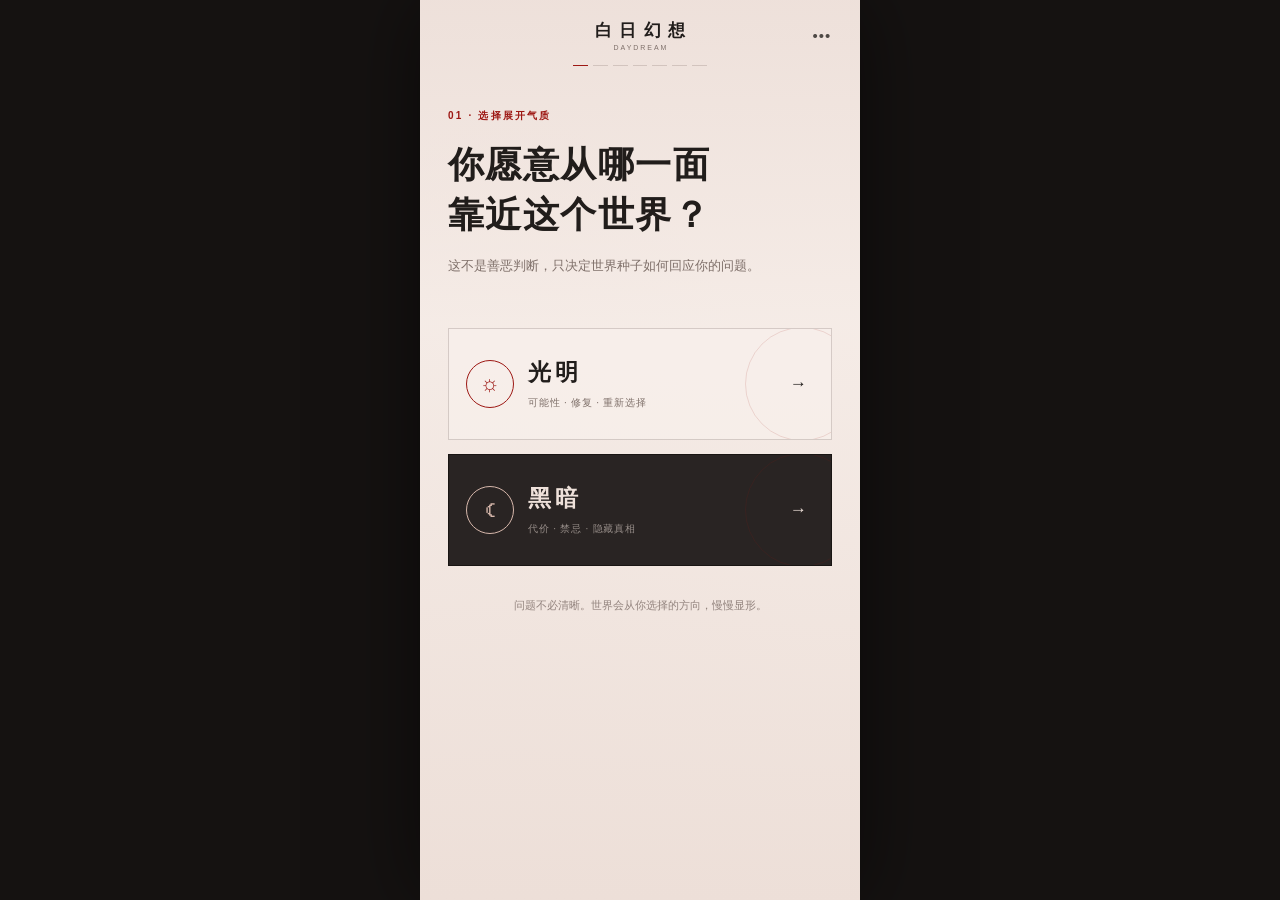
==== index.html @ 5485617b "Initial standalone release of Daydream" ====
<!doctype html>
<html lang="zh-CN">
<head>
  <meta charset="UTF-8">
  <meta name="viewport" content="width=device-width,initial-scale=1,maximum-scale=1,user-scalable=no,viewport-fit=cover">
  <meta name="theme-color" content="#1c1817">
  <meta name="description" content="从一个尚未说清的问题出发，与 AI 共同构建只属于你的塔罗世界。">
  <title>白日幻想 · 单人塔罗世界构建</title>
  <link rel="stylesheet" href="styles.css">
</head>
<body>
  <main id="app" class="app-shell" aria-live="polite"></main>
  <div id="toast" class="toast" role="status" aria-live="polite"></div>

  <script src="themes.js" defer></script>
  <script src="ai-service.js" defer></script>
  <script src="app.js" defer></script>
</body>
</html>
---- styles.css ----
:root {
  color-scheme: light;
  --paper: #eee1db;
  --paper-light: #f6eee9;
  --paper-deep: #d7c1b7;
  --ink: #211d1b;
  --muted: #7f706a;
  --red: #9d1814;
  --red-dark: #68120f;
  --line: rgba(66, 45, 39, .18);
  --serif: "Songti SC", "STSong", "SimSun", serif;
  --sans: "SF Pro Text", -apple-system, BlinkMacSystemFont, "PingFang SC", "Microsoft YaHei", sans-serif;
  font-family: var(--sans);
}

* {
  box-sizing: border-box;
  margin: 0;
  padding: 0;
}

html,
body {
  width: 100%;
  height: 100%;
  overflow: hidden;
  background: #151211;
  -webkit-font-smoothing: antialiased;
  -webkit-tap-highlight-color: transparent;
}

button,
textarea {
  font: inherit;
}

button {
  border: 0;
  color: inherit;
  background: none;
  cursor: pointer;
}

button:disabled {
  cursor: default;
  opacity: .42;
}

textarea {
  resize: none;
}

.app-shell {
  position: relative;
  width: min(100%, 440px);
  height: 100dvh;
  min-height: 620px;
  margin: 0 auto;
  overflow: hidden;
  background: var(--paper);
  box-shadow: 0 0 80px rgba(0, 0, 0, .5);
}

.onboarding,
.world-workspace {
  position: relative;
  width: 100%;
  height: 100%;
  overflow: hidden;
  color: var(--ink);
  background-color: var(--paper);
}

/* Paper texture overlay — CSS-only, no external image */
.onboarding::before,
.world-workspace::before {
  position: absolute;
  inset: 0;
  z-index: 0;
  content: "";
  background:
    linear-gradient(180deg, rgba(236, 220, 213, .12), rgba(246, 237, 232, .88) 36%, rgba(237, 223, 216, .98)),
    radial-gradient(ellipse at 20% 80%, rgba(215, 193, 183, .25), transparent 60%),
    radial-gradient(ellipse at 80% 20%, rgba(238, 225, 219, .2), transparent 50%);
  pointer-events: none;
}

.tone-dark::before {
  background:
    linear-gradient(180deg, rgba(20, 16, 15, .18), rgba(235, 218, 210, .83) 34%, rgba(233, 218, 210, .98)),
    radial-gradient(ellipse at 20% 80%, rgba(180, 150, 140, .2), transparent 60%),
    radial-gradient(ellipse at 80% 20%, rgba(200, 175, 165, .15), transparent 50%);
  filter: saturate(.78) contrast(1.08);
}

.onboarding-header {
  position: relative;
  z-index: 2;
  height: calc(64px + env(safe-area-inset-top));
  padding: calc(14px + env(safe-area-inset-top)) 18px 8px;
  display: grid;
  grid-template-columns: 40px 1fr 40px;
  align-items: center;
}

.icon-button {
  width: 40px;
  height: 40px;
  display: grid;
  place-items: center;
  border-radius: 50%;
  color: rgba(33, 29, 27, .78);
  font-size: 15px;
  letter-spacing: 1px;
}

.back-button {
  font-family: var(--serif);
  font-size: 38px;
  font-weight: 300;
  line-height: 1;
}

.brand {
  display: flex;
  flex-direction: column;
  align-items: center;
  -webkit-tap-highlight-color: transparent;
}

.brand:active {
  opacity: .55;
}

.brand span {
  font-family: var(--serif);
  font-size: 17px;
  font-weight: 700;
  letter-spacing: .42em;
  text-indent: .42em;
}

.brand small {
  margin-top: 2px;
  color: var(--muted);
  font-size: 7px;
  letter-spacing: .28em;
  text-indent: .28em;
}

.progress {
  position: relative;
  z-index: 2;
  width: 134px;
  height: 2px;
  margin: 1px auto 0;
  display: grid;
  grid-template-columns: repeat(7, 1fr);
  gap: 5px;
}

.progress span {
  height: 1px;
  background: rgba(80, 59, 51, .18);
}

.progress span.active {
  background: var(--red);
}

.onboarding-content {
  position: relative;
  z-index: 1;
  height: calc(100% - 70px - env(safe-area-inset-top));
  padding: 42px 28px 30px;
  overflow: auto;
  scrollbar-width: none;
}

.onboarding-content.wide {
  padding-right: 20px;
  padding-left: 20px;
}

.onboarding-content::-webkit-scrollbar,
.manuscript-scroll::-webkit-scrollbar,
.archive-scroll::-webkit-scrollbar {
  display: none;
}

.restore-note {
  width: 100%;
  margin: -26px 0 22px;
  padding: 10px 14px;
  display: flex;
  align-items: center;
  justify-content: space-between;
  border: 1px solid rgba(157, 24, 20, .2);
  color: #5f4c46;
  background: rgba(247, 238, 233, .72);
  font-size: 11px;
}

.restore-note span {
  color: var(--red);
}

.step-heading {
  position: relative;
}

.step-heading.center {
  text-align: center;
}

.eyebrow {
  display: block;
  margin-bottom: 18px;
  color: var(--red);
  font-size: 10px;
  font-weight: 650;
  letter-spacing: .22em;
}

.step-heading h1 {
  max-width: 355px;
  font-family: var(--serif);
  font-size: clamp(28px, 8vw, 36px);
  font-weight: 600;
  line-height: 1.38;
  letter-spacing: .04em;
}

.step-heading p {
  max-width: 330px;
  margin-top: 14px;
  color: var(--muted);
  font-family: var(--serif);
  font-size: 13px;
  line-height: 1.8;
}

.step-heading.center p {
  margin-right: auto;
  margin-left: auto;
}

.step-heading.compact h1 {
  font-size: clamp(26px, 7.5vw, 33px);
}

/* ====== Tone Selection ====== */
.tone-choices {
  margin-top: 50px;
  display: grid;
  gap: 14px;
}

.tone-card {
  position: relative;
  min-height: 112px;
  padding: 20px 17px;
  display: grid;
  grid-template-columns: 62px 1fr 24px;
  align-items: center;
  overflow: hidden;
  text-align: left;
  border: 1px solid rgba(58, 40, 34, .18);
  background: rgba(248, 240, 236, .72);
  transition: transform .2s ease, border-color .2s ease;
}

.tone-card::after {
  position: absolute;
  right: -28px;
  width: 112px;
  height: 112px;
  border: 1px solid rgba(157, 24, 20, .13);
  border-radius: 50%;
  content: "";
}

.tone-card:active {
  transform: scale(.985);
  border-color: rgba(157, 24, 20, .55);
}

.tone-card.dark {
  color: #eee1da;
  border-color: rgba(19, 15, 14, .7);
  background: rgba(24, 20, 19, .92);
}

.tone-sigil {
  width: 48px;
  height: 48px;
  display: grid;
  place-items: center;
  border: 1px solid currentColor;
  border-radius: 50%;
  color: var(--red);
  font-family: var(--serif);
  font-size: 22px;
}

.tone-card.dark .tone-sigil {
  color: #d6b7ab;
}

.tone-copy {
  display: flex;
  flex-direction: column;
}

.tone-copy strong {
  font-family: var(--serif);
  font-size: 23px;
  letter-spacing: .16em;
}

.tone-copy small {
  margin-top: 8px;
  color: var(--muted);
  font-size: 10px;
  letter-spacing: .08em;
}

.tone-card.dark .tone-copy small {
  color: rgba(239, 225, 218, .55);
}

.choice-arrow {
  position: relative;
  z-index: 1;
  font-size: 17px;
}

.whisper {
  margin: 30px auto 0;
  color: rgba(73, 56, 50, .56);
  font-family: var(--serif);
  font-size: 11px;
  line-height: 1.8;
  text-align: center;
}

/* ====== Base World Selection ====== */
.base-grid {
  margin-top: 28px;
  display: grid;
  grid-template-columns: 1fr 1fr;
  gap: 10px;
}

.base-card {
  min-height: 170px;
  padding: 15px 14px;
  display: flex;
  flex-direction: column;
  align-items: flex-start;
  border: 1px solid rgba(57, 40, 34, .17);
  background: rgba(247, 238, 233, .74);
  text-align: left;
  transition: transform .18s ease, color .18s ease, background .18s ease;
}

.base-card:active {
  transform: scale(.98);
  color: var(--paper-light);
  background: var(--ink);
}

.base-mark {
  width: 38px;
  height: 38px;
  margin-bottom: 15px;
  display: grid;
  place-items: center;
  border: 1px solid rgba(157, 24, 20, .36);
  border-radius: 50%;
  color: var(--red);
  font-family: var(--serif);
  font-size: 14px;
}

.base-card strong {
  font-family: var(--serif);
  font-size: 17px;
  letter-spacing: .08em;
}

.base-card > small {
  margin-top: 7px;
  color: var(--muted);
  font-family: var(--serif);
  font-size: 10px;
  line-height: 1.5;
}

.hint-row {
  width: 100%;
  margin-top: auto;
  padding-top: 13px;
  display: flex;
  gap: 5px;
  border-top: 1px solid var(--line);
}

.hint-row i {
  color: #806f68;
  font-size: 8px;
  font-style: normal;
  letter-spacing: .06em;
}

/* ====== Tarot Card Spread — CSS-only cards ====== */
.tarot-spread {
  position: relative;
  width: 100%;
  height: 274px;
  margin: 24px auto 0;
}

.theme-card {
  position: absolute;
  top: 14px;
  width: 82px;
  height: 160px;
  overflow: hidden;
  transform-origin: 50% 120%;
  filter: drop-shadow(0 5px 4px rgba(38, 21, 17, .28));
  transition: transform .22s ease, filter .22s ease;
  /* CSS-only tarot card back */
  background:
    repeating-linear-gradient(
      0deg,
      transparent,
      transparent 3px,
      rgba(157, 24, 20, .06) 3px,
      rgba(157, 24, 20, .06) 4px
    ),
    linear-gradient(180deg, #1a1210 0%, #0d0908 35%, #1a1412 65%, #0a0706 100%);
  border: 1px solid rgba(157, 24, 20, .35);
  border-radius: 3px;
}

/* Inner decorative frame */
.theme-card::before {
  position: absolute;
  inset: 5px;
  z-index: 0;
  border: 1px solid rgba(157, 24, 20, .18);
  border-radius: 1px;
  content: "";
  pointer-events: none;
}

/* Center diamond ornament */
.theme-card::after {
  position: absolute;
  top: 50%;
  left: 50%;
  z-index: 0;
  width: 18px;
  height: 18px;
  transform: translate(-50%, -50%) rotate(45deg);
  border: 1px solid rgba(157, 24, 20, .22);
  content: "";
  pointer-events: none;
}

.theme-card:nth-child(1) {
  left: calc(50% - 178px);
  transform: rotate(-15deg) translateY(34px);
}

.theme-card:nth-child(2) {
  left: calc(50% - 111px);
  transform: rotate(-8deg) translateY(13px);
}

.theme-card:nth-child(3) {
  left: calc(50% - 41px);
}

.theme-card:nth-child(4) {
  left: calc(50% + 29px);
  transform: rotate(8deg) translateY(13px);
}

.theme-card:nth-child(5) {
  left: calc(50% + 96px);
  transform: rotate(15deg) translateY(34px);
}

.theme-card:active {
  filter: drop-shadow(0 10px 7px rgba(100, 14, 10, .35));
}

.theme-card:nth-child(1):active {
  transform: rotate(-15deg) translateY(22px);
}

.theme-card:nth-child(2):active {
  transform: rotate(-8deg) translateY(1px);
}

.theme-card:nth-child(3):active {
  transform: translateY(-12px);
}

.theme-card:nth-child(4):active {
  transform: rotate(8deg) translateY(1px);
}

.theme-card:nth-child(5):active {
  transform: rotate(15deg) translateY(22px);
}

.card-veil {
  position: absolute;
  inset: 0;
  z-index: 1;
  background: linear-gradient(180deg, rgba(3, 3, 3, .05), rgba(0, 0, 0, .48) 55%, rgba(4, 3, 3, .92));
  pointer-events: none;
}

.theme-index,
.theme-card strong {
  position: absolute;
  z-index: 2;
  left: 0;
  width: 100%;
  color: #eadad3;
  text-align: center;
  pointer-events: none;
}

.theme-index {
  top: 12px;
  font-size: 7px;
  letter-spacing: .16em;
}

.theme-card strong {
  bottom: 19px;
  font-family: var(--serif);
  font-size: 17px;
  font-weight: 500;
  letter-spacing: .1em;
  text-shadow: 0 1px 8px #000;
}

.spread-actions {
  margin-top: -52px;
  text-align: center;
}

.text-button {
  padding: 10px 14px;
  color: #695750;
  font-size: 11px;
  letter-spacing: .08em;
}

.text-button span {
  margin-right: 4px;
  color: var(--red);
  font-size: 16px;
}

/* ====== Expression Step ====== */
.expression-heading {
  margin-top: -6px;
}

.chosen-theme {
  position: relative;
  width: 98px;
  height: 98px;
  margin: 0 auto 24px;
  display: flex;
  flex-direction: column;
  align-items: center;
  justify-content: center;
  border: 1px solid rgba(157, 24, 20, .36);
  border-radius: 50%;
  background: rgba(245, 235, 230, .72);
}

.chosen-theme::after {
  position: absolute;
  inset: 6px;
  border: 1px solid rgba(157, 24, 20, .12);
  border-radius: 50%;
  content: "";
}

.chosen-theme span {
  color: var(--muted);
  font-size: 8px;
  letter-spacing: .12em;
}

.chosen-theme strong {
  margin-top: 5px;
  color: var(--red);
  font-family: var(--serif);
  font-size: 25px;
  letter-spacing: .14em;
  text-indent: .14em;
}

.expression-heading h1 {
  font-size: clamp(23px, 6.4vw, 29px);
}

.ritual-form {
  margin-top: 26px;
}

/* CSS-only ornate textarea — replaced url("textbox.png") */
.ornate-textarea {
  position: relative;
  min-height: 132px;
  border: 1px solid rgba(58, 40, 34, .2);
  background:
    linear-gradient(180deg, rgba(247, 238, 233, .4), rgba(239, 226, 219, .5));
  box-shadow: inset 0 1px 4px rgba(0, 0, 0, .04);
}

.ornate-textarea::before {
  position: absolute;
  inset: 3px;
  border: 1px solid rgba(157, 24, 20, .12);
  content: "";
  pointer-events: none;
}

.ornate-textarea textarea {
  position: relative;
  z-index: 1;
  width: 100%;
  height: 132px;
  padding: 27px 29px;
  border: 0;
  outline: 0;
  color: #312825;
  background: transparent;
  font-family: var(--serif);
  font-size: 14px;
  line-height: 1.8;
}

.ornate-textarea textarea::placeholder {
  color: rgba(69, 50, 44, .36);
}

.char-count {
  margin: 3px 14px 0 0;
  color: rgba(75, 58, 51, .42);
  font-size: 9px;
  text-align: right;
}

/* CSS-only seal button — replaced <img src="button.png"> */
.seal-cta {
  min-width: 156px;
  height: 58px;
  margin: 14px auto 0;
  padding: 6px 8px 6px 24px;
  display: flex;
  align-items: center;
  justify-content: center;
  gap: 9px;
  color: #eee0da;
  background: #251f1d;
  font-family: var(--serif);
  font-size: 13px;
  letter-spacing: .12em;
  transition: background .18s ease;
}

.seal-cta:active {
  background: #1a1514;
}

.seal-cta::after {
  content: "→";
  width: 36px;
  height: 36px;
  display: grid;
  place-items: center;
  border: 1px solid rgba(241, 228, 222, .32);
  border-radius: 50%;
  font-size: 15px;
}

.expression-quote {
  max-width: 330px;
  margin: 0 auto 20px;
  padding: 11px 18px;
  overflow: hidden;
  border-top: 1px solid var(--line);
  border-bottom: 1px solid var(--line);
  color: #66544e;
  font-family: var(--serif);
  font-size: 12px;
  line-height: 1.6;
  text-overflow: ellipsis;
  white-space: nowrap;
}

/* ====== Secondary Theme Orbit ====== */
.word-orbit {
  position: relative;
  width: 330px;
  height: 340px;
  margin: 14px auto 0;
}

.word-orbit::before,
.word-orbit::after {
  position: absolute;
  top: 54px;
  left: 65px;
  width: 198px;
  height: 198px;
  border: 1px solid rgba(157, 24, 20, .14);
  border-radius: 50%;
  content: "";
}

.word-orbit::after {
  top: 81px;
  left: 92px;
  width: 144px;
  height: 144px;
}

.word-choice {
  position: absolute;
  z-index: 1;
  width: 104px;
  height: 104px;
  display: flex;
  flex-direction: column;
  align-items: center;
  justify-content: center;
  border: 1px solid rgba(49, 35, 31, .22);
  border-radius: 50%;
  background: rgba(246, 237, 232, .92);
  transition: transform .18s ease, color .18s ease, background .18s ease;
}

.word-choice:active {
  transform: scale(.94);
  color: #f3e8e3;
  background: #241e1c;
}

.word-choice span {
  font-family: var(--serif);
  font-size: 16px;
  letter-spacing: .08em;
}

.word-choice small {
  margin-top: 7px;
  color: var(--red);
  font-size: 7px;
  letter-spacing: .15em;
}

.word-1 { top: 0; left: 113px; }
.word-2 { top: 78px; left: 0; }
.word-3 { top: 78px; right: 0; }
.word-4 { top: 204px; left: 37px; }
.word-5 { top: 204px; right: 37px; }

/* ====== World Seed ====== */
.seed-heading {
  margin-top: -14px;
}

.seed-heading h1 {
  font-size: 25px;
}

.seed-meta {
  margin-top: 14px;
  display: flex;
  justify-content: center;
  gap: 8px;
  color: #695751;
  font-size: 9px;
  letter-spacing: .08em;
}

.seed-meta i {
  color: rgba(157, 24, 20, .5);
  font-style: normal;
}

.seed-card {
  position: relative;
  margin: 24px auto 0;
  padding: 24px 24px 18px;
  border: 1px solid rgba(65, 44, 38, .24);
  background:
    linear-gradient(rgba(247, 239, 235, .84), rgba(239, 226, 219, .9)),
    radial-gradient(ellipse at 50% 60%, rgba(215, 193, 183, .2), transparent 70%);
  box-shadow: 0 14px 35px rgba(48, 27, 21, .12);
}

.seed-card::before,
.seed-card::after {
  position: absolute;
  width: 20px;
  height: 20px;
  content: "";
}

.seed-card::before {
  top: 7px;
  left: 7px;
  border-top: 1px solid var(--red);
  border-left: 1px solid var(--red);
}

.seed-card::after {
  right: 7px;
  bottom: 7px;
  border-right: 1px solid var(--red);
  border-bottom: 1px solid var(--red);
}

.seed-number {
  display: block;
  color: var(--red);
  font-size: 8px;
  letter-spacing: .2em;
}

.seed-card h2 {
  margin-top: 13px;
  font-family: var(--serif);
  font-size: 23px;
  font-weight: 600;
  letter-spacing: .1em;
  text-align: center;
}

.seed-divider {
  position: relative;
  width: 100%;
  height: 24px;
  margin: 7px 0;
  display: flex;
  align-items: center;
  justify-content: center;
  color: var(--red);
  font-size: 9px;
}

.seed-divider::before,
.seed-divider::after {
  width: 30%;
  height: 1px;
  margin: 0 10px;
  background: var(--line);
  content: "";
}

.seed-card > p {
  color: #352c29;
  font-family: var(--serif);
  font-size: 13px;
  line-height: 2.02;
  text-align: justify;
  letter-spacing: .035em;
  white-space: pre-line;
}

.seed-card footer {
  margin-top: 14px;
  padding-top: 11px;
  border-top: 1px solid var(--line);
  color: rgba(79, 60, 54, .54);
  font-size: 8px;
  letter-spacing: .15em;
  text-align: center;
}

.seed-actions {
  margin-top: 17px;
  text-align: center;
}

.seed-nav {
  display: flex;
  align-items: center;
  justify-content: center;
  gap: 14px;
  margin-top: 4px;
  margin-bottom: -6px;
}

.seed-nav button {
  width: 32px;
  height: 32px;
  display: grid;
  place-items: center;
  border: 1px solid rgba(57, 40, 34, .2);
  border-radius: 50%;
  color: var(--ink);
  font-family: var(--serif);
  font-size: 16px;
  transition: background .15s;
}

.seed-nav button:active:not(:disabled) {
  background: rgba(33, 29, 27, .06);
}

.seed-nav button:disabled {
  opacity: .25;
}

.seed-nav span {
  color: var(--muted);
  font-size: 10px;
  letter-spacing: .08em;
}

.seed-exhausted {
  margin: 0 0 4px;
  padding: 16px 20px;
  border: 1px solid rgba(157, 24, 20, .22);
  color: var(--red);
  font-family: var(--serif);
  font-size: 13px;
  line-height: 1.9;
  text-align: center;
}

/* ---- 逐条揭示面板 + 引导按钮 ---- */
.guide-button {
  width: 34px;
  height: 34px;
  display: grid;
  place-items: center;
  flex-shrink: 0;
  border: 1px solid rgba(157, 24, 20, .28);
  border-radius: 50%;
  color: var(--red);
  background: rgba(247, 238, 233, .7);
  font-size: 11px;
  font-weight: 600;
  letter-spacing: .05em;
  transition: border-color .2s ease, background .2s ease;
}

.guide-button:active {
  border-color: rgba(157, 24, 20, .55);
  background: rgba(247, 232, 225, .9);
}

.guide-button.all-revealed {
  border-color: rgba(57, 40, 34, .12);
  color: var(--muted);
  background: rgba(246, 240, 233, .4);
}

.guide-button:disabled {
  opacity: .5;
  cursor: default;
}

.composer-spacer {
  width: 34px;
  height: 34px;
  flex-shrink: 0;
}

.enter-world {
  width: 100%;
  min-height: 64px;
  margin: 14px 0 18px;
  padding: 9px 20px;
  display: flex;
  align-items: center;
  justify-content: space-between;
  color: #f1e4de;
  background: #231e1c;
  text-align: left;
  transition: background .18s ease;
}

.enter-world:active {
  background: #171312;
}

.enter-world span {
  display: flex;
  flex-direction: column;
  font-family: var(--serif);
  font-size: 15px;
  letter-spacing: .13em;
}

.enter-world small {
  margin-bottom: 4px;
  color: rgba(241, 228, 222, .48);
  font-family: var(--sans);
  font-size: 8px;
  letter-spacing: .12em;
}

.enter-world b {
  width: 36px;
  height: 36px;
  display: grid;
  place-items: center;
  border: 1px solid rgba(241, 228, 222, .32);
  border-radius: 50%;
  font-weight: 400;
}

/* ====== Loading / Summoning ====== */
.summoning {
  height: 70%;
  display: flex;
  flex-direction: column;
  align-items: center;
  justify-content: center;
  text-align: center;
}

.summoning-ring {
  position: relative;
  width: 112px;
  height: 112px;
  margin-bottom: 30px;
  border: 1px solid rgba(157, 24, 20, .22);
  border-radius: 50%;
  animation: summon 5s linear infinite;
}

.summoning-ring::before,
.summoning-ring::after {
  position: absolute;
  border: 1px solid rgba(157, 24, 20, .18);
  border-radius: 50%;
  content: "";
}

.summoning-ring::before { inset: 13px; }
.summoning-ring::after { inset: 31px; background: var(--red); }

.summoning-ring span {
  position: absolute;
  top: -4px;
  left: 50%;
  width: 8px;
  height: 8px;
  border-radius: 50%;
  background: var(--red);
}

.summoning h1 {
  font-family: var(--serif);
  font-size: 24px;
  font-weight: 500;
  letter-spacing: .08em;
}

.summoning p {
  margin-top: 10px;
  color: var(--muted);
  font-family: var(--serif);
  font-size: 11px;
}

@keyframes summon {
  to { transform: rotate(360deg); }
}

/* ====== Seed Word Meditation (散落文字) ====== */
.chakra-meditation {
  height: 75%;
  display: flex;
  flex-direction: column;
  align-items: center;
  justify-content: center;
  text-align: center;
}

.chakra-title {
  font-family: var(--serif);
  font-size: 22px;
  font-weight: 500;
  letter-spacing: .08em;
  color: var(--ink);
}

.chakra-stage {
  position: relative;
  width: 220px;
  height: 220px;
  margin: 28px auto 0;
  cursor: pointer;
  -webkit-tap-highlight-color: transparent;
  user-select: none;
}

/* Full-screen scatter area */
.seed-stage {
  width: 100%;
  height: 52vh;
  max-height: 400px;
  margin: 18px auto 0;
  overflow: hidden;
}

/* ---- Floating seed words ---- */
.seed-word {
  --x: 50%;
  --y: 50%;
  --sz: 0.95;
  --dur: 2500ms;
  --scale: 0.35;
  --opacity: 0.14;
  position: absolute;
  left: var(--x);
  top: var(--y);
  transform: translate(-50%, -50%) scale(var(--scale));
  font-family: var(--serif);
  font-size: calc(var(--sz) * 28px);
  font-weight: 500;
  letter-spacing: .1em;
  color: rgba(33, 29, 27, var(--opacity));
  white-space: nowrap;
  pointer-events: none;
  transition: none;
}

/* Peak window: glow to hint tappable */
.seed-word.peak {
  color: rgba(157, 24, 20, var(--opacity));
  text-shadow: 0 0 10px rgba(157, 24, 20, .35);
}

/* Ignited: locked at uniform size with rich glow */
.seed-word.ignited {
  --scale: 1 !important;
  --opacity: 1;
  font-size: 26px !important;
  color: var(--red);
  text-shadow: 0 0 8px rgba(195, 40, 25, .45), 0 0 18px rgba(170, 35, 20, .25);
}

/* Ignited flash animation */
@keyframes seed-flash {
  0%   { text-shadow: 0 0 0px rgba(255, 180, 120, 0), 0 0 0px rgba(200, 50, 30, 0); }
  30%  { text-shadow: 0 0 22px rgba(255, 180, 120, .9), 0 0 42px rgba(200, 50, 30, .55); }
  100% { text-shadow: 0 0 8px rgba(195, 40, 25, .45), 0 0 18px rgba(170, 35, 20, .25); }
}

/* AI ready: all ignited words pulse subtly */
.chakra-stage.ai-ready .seed-word.ignited {
  animation: seed-pulse 2.2s ease-in-out infinite;
}

@keyframes seed-pulse {
  0%, 100% { text-shadow: 0 0 8px rgba(195, 40, 25, .45), 0 0 18px rgba(170, 35, 20, .25); }
  50%      { text-shadow: 0 0 14px rgba(210, 55, 35, .7), 0 0 28px rgba(180, 40, 25, .4); }
}

/* Subtitle hint */
.chakra-sub {
  margin-top: 18px;
  color: var(--muted);
  font-family: var(--serif);
  font-size: 11px;
  letter-spacing: .06em;
  min-height: 18px;
  transition: color .2s ease;
}

/* ====== Falling Words (掉落词收集) ====== */
.falling-words-wrap {
  height: 78%;
  display: flex;
  flex-direction: column;
  align-items: center;
  text-align: center;
}

.fw-title {
  font-family: var(--serif);
  font-size: 20px;
  font-weight: 500;
  letter-spacing: .08em;
  color: var(--ink);
}

.fw-sub {
  margin-top: 6px;
  color: var(--muted);
  font-family: var(--serif);
  font-size: 11px;
  letter-spacing: .06em;
  min-height: 17px;
  transition: color .25s ease;
}

.fw-stage {
  position: relative;
  width: 100%;
  flex: 1;
  min-height: 280px;
  margin: 12px 0 0;
  overflow: hidden;
  cursor: pointer;
  -webkit-tap-highlight-color: transparent;
  user-select: none;
  border-top: 1px solid rgba(157, 24, 20, .08);
  border-bottom: 1px solid rgba(157, 24, 20, .08);
}

/* Single falling word chip */
.fw-word {
  --start-x: 50%;
  --drift: 0deg;
  --fall-dur: 5.5s;
  position: absolute;
  top: -44px;
  left: var(--start-x);
  transform: translateX(-50%);
  padding: 6px 14px;
  color: var(--ink);
  font-family: var(--serif);
  font-size: 24px;
  letter-spacing: .06em;
  white-space: nowrap;
  animation: fw-fall var(--fall-dur) linear forwards;
  cursor: pointer;
}

@keyframes fw-fall {
  0%   { top: -44px; opacity: 0;   transform: translateX(-50%) rotate(0deg); }
  6%   { opacity: 1; }
  82%  { opacity: 1; }
  100% { top: 108%;  opacity: 0;   transform: translateX(-50%) rotate(var(--drift)); }
}

.fw-word.shattered {
  animation: fw-shatter .38s ease-out forwards !important;
}

@keyframes fw-shatter {
  0%   { opacity: 1; transform: translateX(-50%) scale(1); }
  40%  { opacity: .5; transform: translateX(-50%) scale(1.35); }
  100% { opacity: 0; transform: translateX(-50%) scale(.15); }
}

/* Collection area */
.fw-collect {
  display: flex;
  gap: 10px;
  justify-content: center;
  padding: 14px 0 6px;
}

.fw-slot {
  width: 60px;
  height: 30px;
  display: grid;
  place-items: center;
  border: 1px dashed rgba(157, 24, 20, .18);
  border-radius: 2px;
  color: rgba(157, 24, 20, .18);
  font-size: 10px;
  transition: all .3s ease;
}

.fw-slot.filled {
  border-style: solid;
  border-color: rgba(157, 24, 20, .42);
  color: var(--ink);
  font-family: var(--serif);
  font-size: 14px;
  letter-spacing: .08em;
}

/* ====== Word Association (词联想) ====== */
.wa-wrap {
  height: 78%;
  display: flex;
  flex-direction: column;
  align-items: center;
  justify-content: center;
  text-align: center;
}

.wa-slots {
  width: 100%;
  max-width: 320px;
  display: flex;
  flex-direction: column;
  gap: 16px;
}

.wa-slot {
  position: relative;
  display: flex;
  align-items: center;
  gap: 10px;
  padding: 14px 16px;
  border: 1px solid rgba(157,24,20,.12);
  background: rgba(248,240,235,.4);
  transition: border-color .2s ease;
}

.wa-slot:focus-within {
  border-color: rgba(157,24,20,.3);
}

.wa-anchor {
  flex-shrink: 0;
  color: var(--ink);
  font-family: var(--serif);
  font-size: 22px;
  font-weight: 600;
  letter-spacing: .1em;
  opacity: .85;
}

.wa-slot input {
  flex: 1;
  min-width: 0;
  padding: 0;
  border: 0;
  outline: 0;
  color: var(--ink);
  background: transparent;
  font-family: var(--serif);
  font-size: 17px;
  letter-spacing: .08em;
}

.wa-slot input::placeholder {
  color: rgba(127,112,106,.2);
}

.wa-done {
  min-width: 140px;
  height: 46px;
  margin-top: 24px;
  display: grid;
  place-items: center;
  border: 1px solid rgba(157,24,20,.3);
  color: var(--red);
  font-family: var(--serif);
  font-size: 13px;
  letter-spacing: .1em;
  transition: background .18s ease, color .18s ease;
}

.wa-done:active {
  background: var(--red);
  color: var(--paper-light);
}

.wa-skip {
  margin-top: 14px;
  color: var(--muted);
  font-family: var(--serif);
  font-size: 10px;
  letter-spacing: .06em;
  border: 0;
  background: none;
  cursor: pointer;
}

/* ====== Candle Guardian (烛火守护) ====== */
.candle-meditation {
  height: 78%;
  display: flex;
  flex-direction: column;
  align-items: center;
  justify-content: center;
  text-align: center;
}

.candle-title {
  font-family: var(--serif);
  font-size: 20px;
  font-weight: 500;
  letter-spacing: .08em;
  color: var(--ink);
}

.candle-stage {
  position: relative;
  width: 180px;
  height: 210px;
  margin: 24px auto 0;
  cursor: pointer;
  -webkit-tap-highlight-color: transparent;
  user-select: none;
  touch-action: none;
}

/* Ambient warmth glow behind the flame */
.candle-glow {
  position: absolute;
  bottom: 62px;
  left: 50%;
  width: 100px;
  height: 100px;
  margin: -50px 0 0 -50px;
  border-radius: 50%;
  background: radial-gradient(circle, rgba(255,160,40,.25), transparent 70%);
  opacity: .15;
  transform: scale(.75);
  transition: opacity .25s ease, transform .25s ease;
}

/* Three-layer flame */
.candle-flame {
  position: absolute;
  bottom: 70px;
  left: 50%;
  width: 34px;
  height: 54px;
  margin-left: -17px;
  transform-origin: center bottom;
  transition: transform .1s ease;
}

.cf-outer {
  position: absolute;
  top: -16px;
  left: -12px;
  width: 58px;
  height: 78px;
  background: radial-gradient(ellipse at 50% 85%, rgba(255,140,30,.35), transparent 70%);
  border-radius: 50% 50% 40% 40% / 60% 55% 35% 35%;
  filter: blur(8px);
  animation: candle-flicker-outer 2.3s ease-in-out infinite;
}

.cf-mid {
  position: absolute;
  top: -6px;
  left: 1px;
  width: 32px;
  height: 56px;
  background: radial-gradient(ellipse at 50% 82%, rgba(255,180,50,.85), rgba(255,60,10,.45) 45%, transparent 72%);
  border-radius: 50% 50% 42% 42% / 58% 55% 38% 38%;
  animation: candle-flicker-mid 1.8s ease-in-out infinite;
}

.cf-core {
  position: absolute;
  bottom: 0;
  left: 9px;
  width: 16px;
  height: 24px;
  background: radial-gradient(ellipse at 50% 70%, rgba(255,245,220,.95), rgba(255,200,120,.5) 60%, transparent 85%);
  border-radius: 50%;
  filter: blur(1px);
  animation: candle-flicker-core 1.4s ease-in-out infinite;
}

@keyframes candle-flicker-outer {
  0%, 100% { opacity: .8;  transform: scaleX(1)    scaleY(1); }
  25%      { opacity: .65; transform: scaleX(1.06) scaleY(.94); }
  50%      { opacity: .75; transform: scaleX(.94)  scaleY(1.05); }
  75%      { opacity: .7;  transform: scaleX(1.03) scaleY(.97); }
}

@keyframes candle-flicker-mid {
  0%, 100% { transform: scaleX(1)    scaleY(1);    opacity: .9; }
  30%      { transform: scaleX(1.05) scaleY(.93);  opacity: .8; }
  60%      { transform: scaleX(.95)  scaleY(1.04); opacity: .85; }
}

@keyframes candle-flicker-core {
  0%, 100% { transform: scale(1);    opacity: .95; }
  40%      { transform: scale(.94);  opacity: .85; }
  70%      { transform: scale(1.04); opacity: .9; }
}

/* Wick */
.candle-wick {
  position: absolute;
  bottom: 68px;
  left: 50%;
  width: 2px;
  height: 10px;
  margin-left: -1px;
  background: #2a1f1a;
  border-radius: 1px;
}

/* Wax body */
.candle-body {
  position: absolute;
  bottom: 0;
  left: 50%;
  width: 42px;
  height: 70px;
  margin-left: -21px;
  background: linear-gradient(180deg, #f3e5da, #e8d6c6 28%, #d9c3b0 62%, #cbb19c);
  border-radius: 18px 18px 5px 5px;
  box-shadow: 0 3px 10px rgba(33,29,27,.1);
}

/* Melted wax drip on top */
.candle-body::before {
  position: absolute;
  top: -5px;
  left: 10px;
  width: 10px;
  height: 14px;
  background: linear-gradient(180deg, rgba(243,229,218,.8), rgba(232,214,198,.4));
  border-radius: 3px 3px 5px 5px;
  content: "";
}

/* Ghost flame outline — shows the target size */
.cd-flame-ghost {
  position: absolute;
  bottom: 70px;
  left: 50%;
  width: 34px;
  height: 54px;
  margin-left: -17px;
  border: 1.5px dashed rgba(157,24,20,.35);
  border-radius: 50% 50% 42% 42% / 58% 55% 38% 38%;
  transform-origin: center bottom;
  transform: scale(1);
  transition: transform .35s ease, border-color .3s ease;
  pointer-events: none;
}

.cd-flame-ghost.matched {
  border-color: rgba(200,90,40,.6);
  border-style: solid;
}

.cd-flame-ghost.ai-ready {
  border-color: rgba(200,140,60,.6);
}

/* Round dots */
.candle-rounds {
  display: flex;
  gap: 10px;
  justify-content: center;
  margin-top: 14px;
}

.candle-rounds span {
  width: 6px;
  height: 6px;
  border-radius: 50%;
  background: rgba(60,44,38,.14);
  transition: background .3s ease;
}

.candle-rounds span.done {
  background: rgba(180,80,30,.7);
  box-shadow: 0 0 5px 2px rgba(180,80,30,.25);
}

.candle-rounds span.active {
  background: rgba(200,90,40,.55);
}

/* Zone progress bar */
.candle-zone-bar {
  width: 120px;
  height: 2px;
  margin-top: 10px;
  background: rgba(60,44,38,.1);
}

.candle-zone-bar span {
  display: block;
  height: 100%;
  width: 0%;
  background: rgba(180,80,30,.55);
  transition: width .12s linear;
}

/* Hint */
.candle-hint {
  margin-top: 14px;
  color: var(--muted);
  font-family: var(--serif);
  font-size: 11px;
  letter-spacing: .06em;
  min-height: 17px;
  transition: color .25s ease;
}

/* Warmth meter */
.candle-meter {
  width: 120px;
  height: 2px;
  margin-top: 14px;
  background: rgba(60, 44, 38, .1);
}

.candle-meter span {
  display: block;
  height: 100%;
  width: 12%;
  background: rgba(200,100,40,.5);
  transition: width .15s ease;
}

/* ====== Morse Code Rhythm Game ====== */
.morse-meditation {
  height: 78%;
  display: flex;
  flex-direction: column;
  align-items: center;
  justify-content: center;
  text-align: center;
}

.morse-title {
  font-family: var(--serif);
  font-size: 20px;
  font-weight: 500;
  letter-spacing: .08em;
  color: var(--ink);
}

.morse-sub {
  margin-top: 8px;
  color: var(--muted);
  font-family: var(--serif);
  font-size: 12px;
  letter-spacing: .06em;
  min-height: 20px;
  transition: color .25s ease;
}

.morse-sub b {
  color: var(--red-dark);
  font-weight: 600;
}

/* ---- Stage (touch target) ---- */
.morse-stage {
  position: relative;
  width: 220px;
  height: 220px;
  margin: 28px auto 0;
  display: flex;
  flex-direction: column;
  align-items: center;
  justify-content: center;
  cursor: pointer;
  -webkit-tap-highlight-color: transparent;
  user-select: none;
  touch-action: none;
  border: 1px solid rgba(157,24,20,.16);
  border-radius: 50%;
  background: radial-gradient(circle, rgba(248,240,235,.55), rgba(238,225,219,.35));
  transition: border-color .3s ease, background .25s ease;
}

.morse-stage.pressing {
  border-color: rgba(157,24,20,.38);
  background: radial-gradient(circle, rgba(248,240,235,.7), rgba(238,225,219,.55));
}

/* ---- Target sequence symbols ---- */
.morse-target {
  display: flex;
  gap: 7px;
  justify-content: center;
  transition: transform .12s ease;
}

.ms-sym {
  width: 34px;
  height: 34px;
  display: grid;
  place-items: center;
  color: rgba(33,29,27,.22);
  font-family: var(--serif);
  font-size: 22px;
  transition: color .25s ease, transform .18s ease;
}

.ms-sym.current {
  color: var(--red);
  transform: scale(1.22);
}

.ms-sym.done {
  color: rgba(33,29,27,.55);
}

/* ---- Ripple effects ---- */
.morse-ripples {
  position: absolute;
  top: 50%;
  left: 50%;
  width: 0;
  height: 0;
  pointer-events: none;
}

.mr-rip {
  position: absolute;
  left: 50%;
  top: 50%;
  transform: translate(-50%, -50%);
  color: rgba(157,24,20,.7);
  font-family: var(--serif);
  font-size: 20px;
  pointer-events: none;
  animation: mr-dot-rip .6s ease-out forwards;
}

.mr-rip.dash {
  font-size: 28px;
  animation: mr-dash-rip .75s ease-out forwards;
}

@keyframes mr-dot-rip {
  0%   { opacity: 1; transform: translate(-50%, -50%) scale(.5); }
  100% { opacity: 0; transform: translate(-50%, -50%) scale(2.8); }
}

@keyframes mr-dash-rip {
  0%   { opacity: 1; transform: translate(-50%, -50%) scale(.3); }
  100% { opacity: 0; transform: translate(-50%, -50%) scale(3.2); }
}

/* Success flash */
.morse-ripples.success .mr-rip {
  color: rgba(50,140,80,.6) !important;
}

/* Error flash — brief shake on mismatch */
.morse-stage.error .ms-sym.current {
  color: var(--red);
  animation: ms-shake .35s ease;
}

@keyframes ms-shake {
  0%, 100% { transform: translateX(0) scale(1.22); }
  20%      { transform: translateX(-5px) scale(1.22); }
  40%      { transform: translateX(5px) scale(1.22); }
  60%      { transform: translateX(-3px) scale(1.22); }
  80%      { transform: translateX(3px) scale(1.22); }
}

/* ---- Tally counter ---- */
.morse-tally {
  margin-top: 22px;
  color: var(--muted);
  font-family: var(--serif);
  font-size: 12px;
  letter-spacing: .06em;
  min-height: 18px;
  transition: color .3s ease;
}

/* ---- AI ready hint ---- */
.morse-ai {
  margin-top: 5px;
  color: rgba(157,24,20,.55);
  font-family: var(--serif);
  font-size: 10px;
  min-height: 16px;
}

/* ====== World Workspace ====== */
.world-workspace::before {
  opacity: .16;
  background-position: center 28%;
  filter: grayscale(.2);
}

.world-header {
  position: absolute;
  z-index: 5;
  top: 0;
  left: 0;
  width: 100%;
  height: calc(78px + env(safe-area-inset-top));
  padding: calc(14px + env(safe-area-inset-top)) 4px 10px 8px;
  display: grid;
  grid-template-columns: 40px 1fr auto;
  align-items: end;
  border-bottom: 1px solid rgba(61, 43, 37, .14);
  background: rgba(237, 224, 217, .94);
  backdrop-filter: blur(16px);
}

.world-header > div {
  text-align: center;
  min-width: 0;
}

.world-header small {
  display: block;
  max-width: 190px;
  margin: 0 auto;
  overflow: hidden;
  color: var(--red);
  font-size: 8px;
  letter-spacing: .12em;
  text-overflow: ellipsis;
  white-space: nowrap;
}

.world-header h1 {
  margin-top: 2px;
  font-family: var(--serif);
  font-size: 22px;
  font-weight: 600;
  letter-spacing: .1em;
}

.back-arrow {
  height: 34px;
  width: 34px;
  display: flex;
  align-items: center;
  justify-content: center;
  color: var(--ink);
  font-size: 24px;
  line-height: 1;
  border: none;
  background: transparent;
  -webkit-tap-highlight-color: transparent;
  opacity: .5;
  transition: opacity .15s;
}

.back-arrow:active {
  opacity: .8;
}

.world-actions {
  display: flex;
  align-items: center;
  gap: 4px;
}

.log-switch {
  display: flex;
  align-items: center;
  cursor: pointer;
  -webkit-tap-highlight-color: transparent;
}

.log-switch-float {
  position: absolute;
  z-index: 3;
  right: 6px;
  top: 18px;
  padding: 10px 4px;
}

.log-switch-track {
  position: relative;
  width: 34px;
  height: 20px;
  border-radius: 10px;
  background: rgba(61, 43, 37, .18);
  transition: background .2s;
}

.log-switch-thumb {
  position: absolute;
  top: 2px;
  left: 2px;
  width: 16px;
  height: 16px;
  border-radius: 50%;
  background: #f5ede8;
  box-shadow: 0 1px 3px rgba(0,0,0,.25);
  transition: transform .2s;
}

.log-switch-input {
  position: absolute;
  opacity: 0;
  pointer-events: none;
}

.log-switch-input:checked ~ .log-switch-track {
  background: rgba(157, 24, 20, .42);
}

.log-switch-input:checked ~ .log-switch-track .log-switch-thumb {
  transform: translateX(12px);
}

.echo-button {
  position: relative;
  height: 36px;
  width: 36px;
  padding: 0;
  display: flex;
  align-items: center;
  justify-content: center;
  border: none;
  background: transparent;
}

.echo-icon {
  display: block;
  height: 34px;
  width: auto;
  opacity: 1;
  transition: opacity .15s, transform .15s;
}

.echo-button.has-pending .echo-icon {
  height: 40px;
}

.echo-button:active .echo-icon {
  opacity: .48;
  transform: scale(1.22);
}

.echo-button:disabled .echo-icon {
  opacity: .28;
}

.echo-button i {
  position: absolute;
  top: -7px;
  right: -6px;
  min-width: 17px;
  height: 17px;
  padding: 0 4px;
  display: grid;
  place-items: center;
  border-radius: 9px;
  color: #f5e9e4;
  background: var(--red);
  font-family: var(--sans);
  font-size: 8px;
  font-style: normal;
}

.world-view {
  position: absolute;
  z-index: 1;
  top: calc(78px + env(safe-area-inset-top));
  bottom: calc(132px + env(safe-area-inset-bottom));
  left: 0;
  width: 100%;
  overflow: hidden;
}

.manuscript-scroll,
.archive-scroll {
  width: 100%;
  height: 100%;
  overflow-y: auto;
  scrollbar-width: none;
}

/* ====== Manuscript (Story Book) ====== */
.manuscript {
  position: relative;
  min-height: 100%;
  padding: 37px 30px 72px;
  background:
    repeating-linear-gradient(180deg, transparent 0, transparent 31px, rgba(82, 58, 49, .045) 31px, rgba(82, 58, 49, .045) 32px),
    linear-gradient(90deg, rgba(113, 79, 67, .04), transparent 16%, transparent 84%, rgba(113, 79, 67, .04));
}

.manuscript::before {
  position: absolute;
  top: 0;
  bottom: 0;
  left: 19px;
  width: 1px;
  background: rgba(157, 24, 20, .13);
  content: "";
}

.manuscript-title {
  margin-bottom: 27px;
  text-align: center;
}

.manuscript-title > span {
  color: var(--red);
  font-size: 8px;
  letter-spacing: .22em;
}

.manuscript-title h2 {
  margin-top: 9px;
  font-family: var(--serif);
  font-size: 25px;
  font-weight: 600;
  letter-spacing: .12em;
}

.formal-prose > p {
  font-family: var(--serif);
  font-size: 14px;
  line-height: 2.15;
  text-align: justify;
  letter-spacing: .035em;
}

.key-term {
  color: var(--red);
  font-weight: 600;
}

.seed-prose > p::first-letter {
  float: left;
  margin: 5px 7px 0 0;
  color: var(--red);
  font-size: 40px;
  line-height: .8;
}

.manuscript-entry {
  position: relative;
  margin-top: 38px;
  padding-top: 19px;
  border-top: 1px solid rgba(71, 50, 43, .15);
}

.entry-label {
  display: flex;
  justify-content: space-between;
  color: rgba(99, 76, 68, .58);
  font-size: 8px;
  letter-spacing: .13em;
}

.user-ink {
  margin-top: 11px;
  color: #29211f;
  font-family: "KaiTi", "STKaiti", var(--serif);
  font-size: 16px;
  line-height: 1.95;
}

.world-response {
  margin-top: 18px;
  padding-left: 17px;
  border-left: 2px solid rgba(157, 24, 20, .3);
}

.world-response p {
  margin-top: 8px;
  color: #594944;
  font-family: var(--serif);
  font-size: 12px;
  line-height: 1.85;
}

.record-status {
  display: inline-flex;
  padding: 4px 7px;
  border: 1px solid rgba(68, 50, 44, .18);
  color: #6f5c56;
  font-size: 8px;
  letter-spacing: .08em;
}

.record-status.conflict,
.record-status.deferred {
  color: var(--red);
  border-color: rgba(157, 24, 20, .25);
}

.echo-prose {
  position: relative;
  margin: 42px -8px 4px;
  padding: 26px 20px 24px;
  border-top: 1px solid rgba(157, 24, 20, .32);
  border-bottom: 1px solid rgba(157, 24, 20, .32);
  background: rgba(157, 24, 20, .035);
}

.echo-prose header {
  display: grid;
  grid-template-columns: 22px 1fr;
  align-items: center;
  margin-bottom: 17px;
}

.echo-prose header > span {
  color: var(--red);
}

.echo-prose h3 {
  font-family: var(--serif);
  font-size: 16px;
  font-weight: 600;
  letter-spacing: .12em;
}

.echo-prose header small {
  grid-column: 2;
  margin-top: 3px;
  color: rgba(91, 67, 59, .52);
  font-size: 7px;
  letter-spacing: .08em;
}

.blank-page {
  margin-top: 44px;
  padding: 34px 20px;
  border-top: 1px solid var(--line);
  color: rgba(91, 70, 62, .55);
  text-align: center;
}

.blank-page span {
  color: rgba(157, 24, 20, .4);
}

.blank-page p {
  max-width: 260px;
  margin: 12px auto 0;
  font-family: var(--serif);
  font-size: 11px;
  line-height: 1.8;
}

.manuscript-end {
  margin-top: 48px;
  color: rgba(157, 24, 20, .42);
  text-align: center;
  letter-spacing: .5em;
}

/* ====== Composer (Input Bar) ====== */
.composer {
  position: absolute;
  z-index: 6;
  bottom: calc(57px + env(safe-area-inset-bottom));
  left: 0;
  width: 100%;
  min-height: 75px;
  padding: 10px 12px;
  display: grid;
  grid-template-columns: 38px 1fr 44px;
  gap: 7px;
  align-items: end;
  border-top: 1px solid rgba(64, 45, 39, .16);
  background: rgba(239, 226, 219, .96);
  backdrop-filter: blur(16px);
}

.composer label {
  min-height: 44px;
  padding: 11px 13px;
  display: flex;
  align-items: center;
  border: 1px solid rgba(61, 43, 37, .2);
  background: rgba(250, 243, 239, .78);
}

.composer textarea {
  width: 100%;
  min-height: 20px;
  max-height: 96px;
  border: 0;
  outline: 0;
  overflow-y: auto;
  color: var(--ink);
  background: transparent;
  font-family: var(--serif);
  font-size: 12px;
  line-height: 1.55;
}

.composer textarea::placeholder {
  color: rgba(75, 56, 50, .38);
}

/* Voice button — CSS-only mic icon */
.voice-button {
  width: 38px;
  height: 44px;
  display: grid;
  place-items: center;
}

.mic-shape {
  position: relative;
  width: 11px;
  height: 18px;
  border: 1.5px solid #67534c;
  border-radius: 7px;
}

.mic-shape::before {
  position: absolute;
  top: 7px;
  left: -5px;
  width: 17px;
  height: 12px;
  border-right: 1.5px solid #67534c;
  border-bottom: 1.5px solid #67534c;
  border-left: 1.5px solid #67534c;
  border-radius: 0 0 10px 10px;
  content: "";
}

.voice-button.recording .mic-shape {
  border-color: var(--red);
  animation: pulse 1.1s ease-in-out infinite;
}

@keyframes pulse {
  50% { box-shadow: 0 0 0 7px rgba(157, 24, 20, .11); }
}

/* Send button — CSS-only arrow */
.send-button {
  width: 44px;
  height: 44px;
  display: grid;
  place-items: center;
  border: 1px solid rgba(33, 29, 27, .25);
  border-radius: 50%;
  color: var(--ink);
  font-family: var(--serif);
  font-size: 18px;
  transition: background .18s ease, color .18s ease;
}

.send-button:active {
  background: var(--ink);
  color: var(--paper-light);
}

.send-button:disabled {
  opacity: .3;
}

/* ====== Bottom Tab Bar ====== */
.world-tabs {
  position: absolute;
  z-index: 7;
  bottom: 0;
  left: 0;
  width: 100%;
  height: calc(57px + env(safe-area-inset-bottom));
  padding: 5px 8px env(safe-area-inset-bottom);
  display: grid;
  grid-template-columns: repeat(5, 1fr);
  border-top: 1px solid rgba(64, 45, 39, .18);
  background: #211c1a;
}

.world-tabs button {
  display: flex;
  flex-direction: column;
  align-items: center;
  justify-content: center;
  color: rgba(239, 226, 219, .42);
}

.world-tabs button small {
  font-size: 11px;
  font-weight: 600;
  letter-spacing: .1em;
}

.world-tabs button.active {
  color: #e8d7cf;
}

.tab-book-icon {
  display: block;
  height: 30px;
  width: auto;
  opacity: .42;
  transition: opacity .25s;
}

.world-tabs button.active .tab-book-icon {
  opacity: 1;
}

/* ====== Archive Views ====== */
.archive-scroll {
  padding: 22px 20px 40px;
  background: rgba(241, 229, 223, .74);
}

.archive-intro {
  margin-bottom: 20px;
  padding: 15px 15px 15px 13px;
  display: grid;
  grid-template-columns: 28px 1fr;
  gap: 8px;
  border: 1px solid rgba(68, 48, 42, .16);
  background: rgba(249, 242, 238, .65);
}

.archive-intro > span {
  color: var(--red);
  font-family: var(--serif);
  font-size: 20px;
}

.archive-intro p {
  color: #68564f;
  font-family: var(--serif);
  font-size: 10px;
  line-height: 1.7;
}

.archive-section,
.archive-consultations {
  margin-top: 16px;
  border-top: 1px solid rgba(55, 40, 35, .3);
}

.archive-section > header,
.archive-consultations > header {
  min-height: 45px;
  display: grid;
  grid-template-columns: 36px 1fr 24px;
  align-items: center;
}

.archive-section > header span,
.archive-consultations > header span {
  color: var(--red);
  font-size: 8px;
  font-weight: 700;
  letter-spacing: .12em;
}

.archive-section > header h3,
.archive-consultations > header h3 {
  font-family: var(--serif);
  font-size: 15px;
  font-weight: 600;
  letter-spacing: .08em;
}

.archive-section > header b {
  width: 22px;
  height: 22px;
  display: grid;
  place-items: center;
  border: 1px solid var(--line);
  border-radius: 50%;
  color: #7f6c65;
  font-size: 8px;
}

.archive-list article,
.archive-consultations article {
  padding: 14px 13px;
  border-top: 1px solid rgba(74, 53, 46, .1);
  background: rgba(250, 244, 240, .55);
}

.archive-list article strong,
.archive-consultations article strong {
  display: block;
  font-family: var(--serif);
  font-size: 12px;
  font-weight: 600;
  line-height: 1.65;
}

.archive-list article small {
  display: block;
  margin-top: 5px;
  color: rgba(92, 70, 63, .54);
  font-size: 8px;
}

.archive-list article p,
.archive-consultations article p {
  margin-top: 5px;
  color: #6a5750;
  font-family: var(--serif);
  font-size: 10px;
  line-height: 1.7;
}

.timeline-item,
.entity-item,
.location-item {
  display: grid;
  grid-template-columns: 34px 1fr;
  gap: 7px;
}

.timeline-item > span {
  color: var(--red);
  font-family: var(--serif);
  font-size: 13px;
}

.entity-item > span {
  width: 28px;
  height: 28px;
  display: grid;
  place-items: center;
  border: 1px solid rgba(157, 24, 20, .25);
  border-radius: 50%;
  color: var(--red);
  font-family: var(--serif);
}

.location-item > span {
  color: var(--red);
  font-size: 17px;
}

.empty-archive {
  padding: 18px;
  color: rgba(85, 65, 58, .44);
  background: rgba(249, 241, 237, .38);
  font-family: var(--serif);
  font-size: 10px;
  text-align: center;
}

.archive-consultations {
  margin-top: 26px;
}

.archive-consultations > header {
  grid-template-columns: 36px 1fr;
}

.archive-consultations article {
  margin-bottom: 7px;
}

.archive-consultations article button {
  margin-top: 11px;
  padding: 6px 9px;
  border: 1px solid rgba(157, 24, 20, .24);
  color: var(--red);
  font-size: 8px;
  letter-spacing: .06em;
}

.archive-bottom-space {
  height: 30px;
}

/* ====== Archived Worlds on Tone Page ====== */
.archived-worlds {
  margin-top: 34px;
  padding-top: 18px;
  border-top: 1px solid rgba(57, 40, 34, .18);
}

.aw-divider {
  margin-bottom: 14px;
  text-align: center;
}

.aw-divider span {
  color: var(--muted);
  font-family: var(--serif);
  font-size: 12px;
  letter-spacing: .08em;
}

.aw-swipe-cell {
  position: relative;
  margin-bottom: 8px;
  overflow: hidden;
  background: #c0392b;
}

.aw-swipe-content {
  position: relative;
  z-index: 1;
  background: var(--paper);
  transition: transform .25s cubic-bezier(.25, .8, .25, 1);
}

.archive-world-card {
  width: 100%;
  min-height: 56px;
  padding: 12px 14px;
  display: grid;
  grid-template-columns: 32px 1fr 22px;
  gap: 10px;
  align-items: center;
  text-align: left;
  border: 1px solid rgba(58, 40, 34, .16);
  background: rgba(247, 238, 233, .6);
  transition: background .15s ease, border-color .15s ease;
}

.archive-world-card:active {
  background: rgba(33, 29, 27, .04);
  border-color: rgba(157, 24, 20, .35);
}

.aw-mark {
  width: 32px;
  height: 32px;
  display: grid;
  place-items: center;
  border: 1px solid rgba(157, 24, 20, .28);
  border-radius: 50%;
  color: var(--red);
  font-family: var(--serif);
  font-size: 14px;
}

.aw-body {
  display: flex;
  flex-direction: column;
  min-width: 0;
}

.aw-body strong {
  font-family: var(--serif);
  font-size: 14px;
  letter-spacing: .06em;
  overflow: hidden;
  text-overflow: ellipsis;
  white-space: nowrap;
}

.aw-body small {
  margin-top: 4px;
  color: var(--muted);
  font-size: 10px;
  line-height: 1.5;
  display: -webkit-box;
  -webkit-line-clamp: 2;
  -webkit-box-orient: vertical;
  overflow: hidden;
}

.aw-arrow {
  color: rgba(157, 24, 20, .45);
  font-size: 14px;
}

.aw-delete-btn {
  position: absolute;
  right: 0;
  top: 0;
  bottom: 0;
  width: 72px;
  display: grid;
  place-items: center;
  color: #fff;
  font-family: var(--serif);
  font-size: 13px;
  letter-spacing: .06em;
  background: none;
  border: 0;
  cursor: pointer;
  -webkit-tap-highlight-color: transparent;
}

/* ====== Session Menu (Bottom Sheet) ====== */
.session-sheet {
  position: absolute;
  z-index: 30;
  right: 0;
  bottom: 0;
  left: 0;
  padding: 12px 20px calc(20px + env(safe-area-inset-bottom));
  border-radius: 16px 16px 0 0;
  background: #f2e6e0;
  box-shadow: 0 -18px 48px rgba(17, 12, 10, .25);
  animation: sheet-in .22s ease;
}

.sheet-backdrop {
  position: absolute;
  z-index: 29;
  inset: 0;
  background: rgba(18, 13, 12, .48);
  backdrop-filter: blur(2px);
}

@keyframes sheet-in {
  from { transform: translateY(100%); }
}

.sheet-handle {
  width: 36px;
  height: 4px;
  margin: 0 auto 18px;
  display: block;
  border-radius: 2px;
  background: rgba(60, 44, 39, .22);
}

.session-sheet h2 {
  font-family: var(--serif);
  font-size: 21px;
}

.session-sheet > p {
  margin: 6px 0 16px;
  color: var(--muted);
  font-size: 10px;
}

.session-sheet button {
  width: 100%;
  min-height: 48px;
  padding: 0 13px;
  display: flex;
  align-items: center;
  justify-content: space-between;
  border-top: 1px solid var(--line);
  font-family: var(--serif);
  font-size: 12px;
}

.session-sheet button span {
  color: var(--muted);
  font-family: var(--sans);
  font-size: 8px;
}

.session-sheet button.danger {
  color: var(--red);
}

.session-sheet button.cancel {
  margin-top: 5px;
  justify-content: center;
  border: 0;
  color: var(--muted);
  background: rgba(255, 255, 255, .35);
}

/* ====== Toast ====== */
.toast {
  position: fixed;
  z-index: 100;
  top: 18px;
  left: 50%;
  max-width: min(330px, calc(100% - 36px));
  padding: 10px 16px;
  transform: translate(-50%, -18px);
  opacity: 0;
  border: 1px solid rgba(234, 218, 210, .16);
  color: #f1e4de;
  background: rgba(30, 24, 22, .92);
  box-shadow: 0 8px 24px rgba(0, 0, 0, .22);
  font-size: 10px;
  line-height: 1.5;
  pointer-events: none;
  transition: opacity .2s ease, transform .2s ease;
}

.toast.show {
  transform: translate(-50%, 0);
  opacity: 1;
}

/* ====== Streaming Preview (Chakra Meditation) ====== */
.stream-preview {
  width: 100%;
  max-width: 280px;
  margin-top: 16px;
  opacity: .55;
  transition: opacity .35s ease;
}

.sp-text {
  color: var(--muted);
  font-family: var(--serif);
  font-size: 10px;
  line-height: 1.7;
  text-align: center;
  min-height: 32px;
  word-break: break-all;
  transition: color .3s ease;
}

/* When text is actively streaming in, slightly brighter */
.stream-preview:not(:empty) .sp-text {
  opacity: .85;
}

/* ====== Composer Waiting (World Mode) ====== */
.composer-waiting textarea {
  color: var(--muted) !important;
  transition: color .3s ease;
}

.composer-waiting textarea::placeholder {
  animation: composer-breathe 2.1s ease-in-out infinite;
}

.composer-waiting .send-button {
  animation: composer-pulse 2.1s ease-in-out infinite;
}

@keyframes composer-breathe {
  0%, 100% { opacity: .38; }
  50% { opacity: .72; }
}

@keyframes composer-pulse {
  0%, 100% { border-color: rgba(33, 29, 27, .18); }
  50% { border-color: rgba(157, 24, 20, .22); }
}

/* ====== Responsive ====== */
@media (max-height: 720px) {
  .onboarding-content {
    padding-top: 24px;
  }

  .step-heading h1 {
    font-size: 27px;
  }

  .tone-choices {
    margin-top: 28px;
  }

  .tone-card {
    min-height: 94px;
  }

  .base-card {
    min-height: 145px;
  }

  .tarot-spread {
    margin-top: 8px;
    transform: scale(.9);
  }

  .spread-actions {
    margin-top: -82px;
  }
}

@media (prefers-reduced-motion: reduce) {
  *,
  *::before,
  *::after {
    scroll-behavior: auto !important;
    transition: none !important;
    animation: none !important;
  }
}
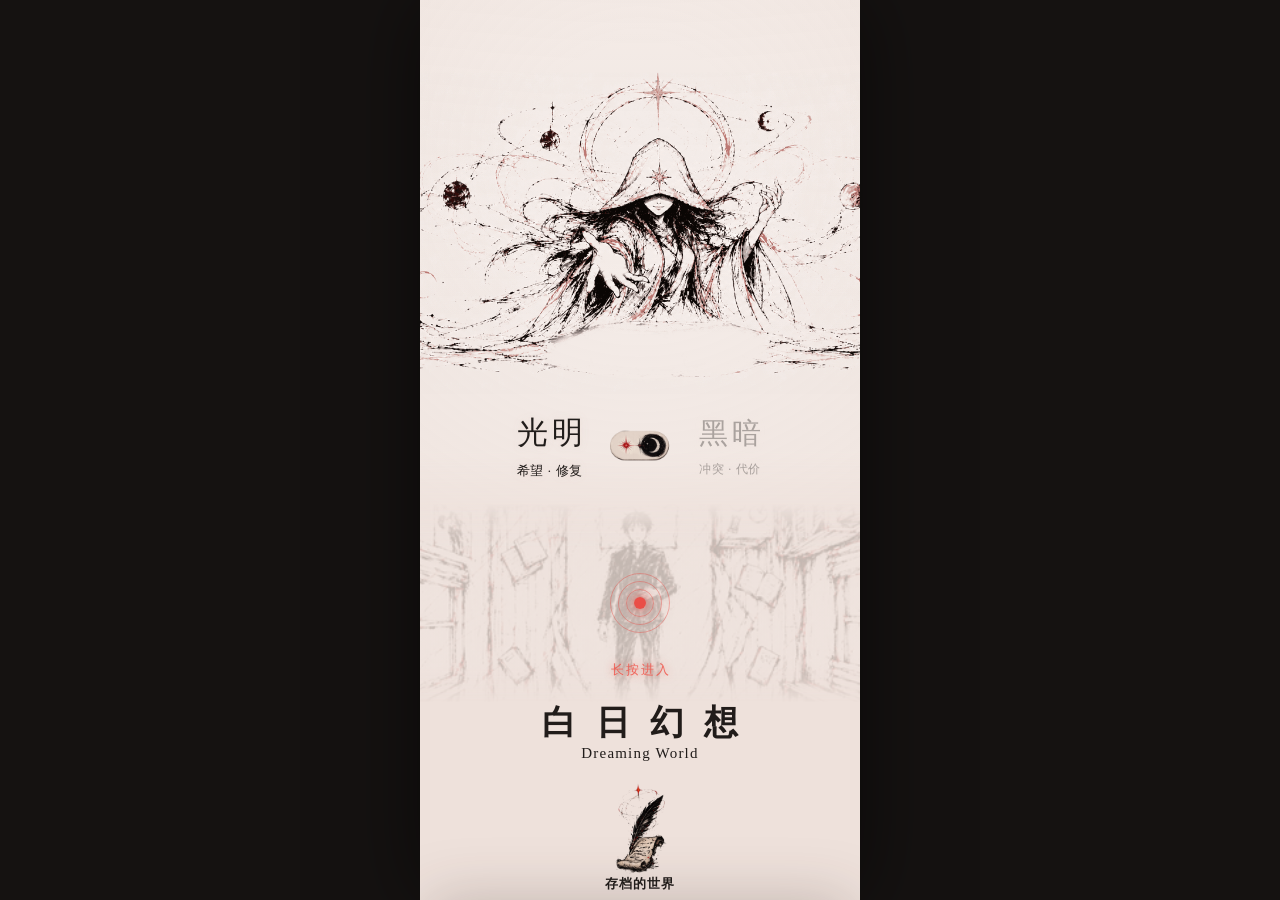
==== commit c0756f49: "feat: 接入 Microsoft Clarity 分析 - 访问统计 & API 调用追踪" ====
--- a/index.html
+++ b/index.html
@@ -7,6 +7,13 @@
   <meta name="description" content="从一个尚未说清的问题出发，与 AI 共同构建只属于你的塔罗世界。">
   <title>白日幻想 · 单人塔罗世界构建</title>
   <link rel="stylesheet" href="styles.css">
+  <script type="text/javascript">
+    (function(c,l,a,r,i,t,y){
+      c[a]=c[a]||function(){(c[a].q=c[a].q||[]).push(arguments)};
+      t=l.createElement(r);t.async=1;t.src="https://www.clarity.ms/tag/"+i;
+      y=l.getElementsByTagName(r)[0];y.parentNode.insertBefore(t,y);
+    })(window,document,"clarity","script","__CLARITY_PROJECT_ID__");
+  </script>
 </head>
 <body>
   <main id="app" class="app-shell" aria-live="polite"></main>
--- a/styles.css
+++ b/styles.css
@@ -8,7 +8,7 @@
   --red: #9d1814;
   --red-dark: #68120f;
   --line: rgba(66, 45, 39, .18);
-  --serif: "Songti SC", "STSong", "SimSun", serif;
+  --serif: "Songti SC", "STSong", "SimSun", "KaiTi", serif;
   --sans: "SF Pro Text", -apple-system, BlinkMacSystemFont, "PingFang SC", "Microsoft YaHei", sans-serif;
   font-family: var(--sans);
 }
@@ -71,6 +71,28 @@
   background-color: var(--paper);
 }
 
+.tone-light {
+  --tone-tarot-guide: url("素材/竖版背景（光明）.png");
+  --tone-ritual-guide: url("素材/竖版背景（光明）.png");
+  --tone-ritual-wash: linear-gradient(
+    180deg,
+    rgba(247, 239, 234, .04),
+    rgba(247, 239, 234, .1) 44%,
+    rgba(247, 239, 234, .18)
+  );
+}
+
+.tone-dark {
+  --tone-tarot-guide: url("素材/figma-base/hall-background.png");
+  --tone-ritual-guide: url("素材/figma-expression/wizard-background.png");
+  --tone-ritual-wash: linear-gradient(
+    180deg,
+    rgba(247, 239, 234, .12),
+    rgba(247, 239, 234, .18) 44%,
+    rgba(247, 239, 234, .28)
+  );
+}
+
 /* Paper texture overlay — CSS-only, no external image */
 .onboarding::before,
 .world-workspace::before {
@@ -249,7 +271,580 @@
   font-size: clamp(26px, 7.5vw, 33px);
 }
 
-/* ====== Tone Selection ====== */
+/* ====== Dream Home ====== */
+.dream-home {
+  position: relative;
+  width: 100%;
+  height: 100%;
+  overflow: hidden;
+  color: var(--ink);
+  background: #eee1db;
+  isolation: isolate;
+}
+
+.home-hero {
+  position: absolute;
+  inset: 0 0 auto;
+  z-index: 0;
+  height: 53%;
+  overflow: hidden;
+  background: #eee1db;
+  -webkit-mask-image: linear-gradient(180deg, #000 0%, #000 82%, transparent 100%);
+  mask-image: linear-gradient(180deg, #000 0%, #000 82%, transparent 100%);
+}
+
+.home-wizard {
+  position: absolute;
+  left: 0;
+  width: 100%;
+  height: auto;
+  max-width: none;
+  transition: opacity .72s cubic-bezier(.4, 0, .2, 1), filter .72s ease;
+}
+
+.home-wizard-light {
+  top: -20px;
+  filter: saturate(.72) contrast(1.03) brightness(1.015);
+}
+
+.home-wizard-dark {
+  top: -28px;
+  filter: saturate(.7) contrast(1.04) brightness(1.04);
+}
+
+.dream-home.is-light .home-wizard-light,
+.dream-home.is-dark .home-wizard-dark {
+  opacity: 1;
+}
+
+.dream-home.is-light .home-wizard-dark,
+.dream-home.is-dark .home-wizard-light {
+  opacity: 0;
+}
+
+.home-paper-grade {
+  position: absolute;
+  inset: 0;
+  background:
+    linear-gradient(180deg, rgba(239, 226, 219, .08) 0%, rgba(239, 226, 219, 0) 62%, transparent 100%),
+    radial-gradient(circle at 50% 28%, transparent 24%, rgba(218, 195, 185, .12) 100%);
+  mix-blend-mode: multiply;
+  pointer-events: none;
+}
+
+.home-tone-picker {
+  position: absolute;
+  top: 46%;
+  left: 50%;
+  z-index: 5;
+  display: grid;
+  grid-template-columns: 112px 68px 112px;
+  align-items: center;
+  justify-items: center;
+  transform: translate(-50%, -50%);
+}
+
+.home-tone-picker::before {
+  content: none;
+}
+
+.home-tone-label {
+  display: flex;
+  flex-direction: column;
+  align-items: center;
+  color: #211d1b;
+  font-family: var(--serif);
+  opacity: .34;
+  text-shadow:
+    0 0 3px rgba(238, 225, 219, .96),
+    0 0 8px rgba(238, 225, 219, .9);
+  transition: opacity .35s ease, transform .35s ease;
+}
+
+.home-tone-label strong {
+  font-size: clamp(23px, 6.8vw, 29px);
+  font-weight: 500;
+  letter-spacing: .13em;
+  text-indent: .13em;
+  white-space: nowrap;
+}
+
+.home-tone-label small {
+  margin-top: 7px;
+  font-size: 12px;
+  letter-spacing: .06em;
+  white-space: nowrap;
+}
+
+.dream-home.is-light .home-tone-light,
+.dream-home.is-dark .home-tone-dark {
+  opacity: 1;
+  transform: scale(1.06);
+}
+
+.home-tone-switch {
+  width: 65px;
+  height: 35px;
+}
+
+.home-tone-switch:focus {
+  outline: none;
+}
+
+.home-tone-switch:focus-visible {
+  outline: 1px solid rgba(157, 24, 20, .58);
+  outline-offset: 3px;
+  border-radius: 24px;
+}
+
+.home-tone-track {
+  position: relative;
+  width: 100%;
+  height: 100%;
+  display: block;
+  overflow: hidden;
+  background: transparent;
+}
+
+.home-tone-image {
+  position: absolute;
+  top: -77%;
+  left: -59%;
+  width: 219%;
+  height: 270%;
+  max-width: none;
+  object-fit: fill;
+  pointer-events: none;
+  transition: opacity .34s ease;
+}
+
+.dream-home.is-light .home-tone-image-light,
+.dream-home.is-dark .home-tone-image-dark {
+  opacity: 1;
+}
+
+.dream-home.is-light .home-tone-image-dark,
+.dream-home.is-dark .home-tone-image-light {
+  opacity: 0;
+}
+
+.home-dream-entry {
+  position: absolute;
+  top: 49%;
+  right: 0;
+  left: 0;
+  z-index: 2;
+  height: 25%;
+  overflow: hidden;
+  background: transparent;
+}
+
+.home-dream-entry::after {
+  position: absolute;
+  inset: 0;
+  z-index: 3;
+  content: "";
+  background: #eee1db;
+  opacity: 0;
+  pointer-events: none;
+  transition: opacity .58s ease;
+}
+
+/* 透明遮罩层：拦截所有对视频的触摸，防止 webview 触发原生全屏 */
+.home-dream-shield {
+  position: absolute;
+  inset: 0;
+  z-index: 2;
+}
+
+.home-dream-gif {
+  width: 100%;
+  height: 100%;
+  display: block;
+  object-fit: cover;
+  object-position: center 52%;
+  opacity: 0.2;
+  mix-blend-mode: darken;
+  pointer-events: none;
+  -webkit-mask-image: linear-gradient(180deg, transparent 0%, rgba(0, 0, 0, .35) 9%, #000 20%, #000 82%, transparent 100%);
+  mask-image: linear-gradient(180deg, transparent 0%, rgba(0, 0, 0, .35) 9%, #000 20%, #000 82%, transparent 100%);
+  transform: scale(1.015);
+  transition: opacity .35s ease, transform 6s cubic-bezier(.16, .7, .2, 1);
+}
+
+.home-dream-entry.is-pressing .home-dream-gif {
+  transform: scale(1.055);
+}
+
+.home-dream-entry.is-ending::after {
+  opacity: 1;
+}
+
+/* --- 脉轮 Mandala：长按播放，松手暂停 --- */
+.home-dream-mandala {
+  position: absolute;
+  top: 50%;
+  left: 50%;
+  z-index: 4;
+  width: 80px;
+  height: 80px;
+  transform: translate(-50%, -50%);
+  display: grid;
+  place-items: center;
+  cursor: pointer;
+  -webkit-tap-highlight-color: transparent;
+  user-select: none;
+  -webkit-user-select: none;
+  touch-action: none;
+}
+
+.mandala-core {
+  position: absolute;
+  width: 12px;
+  height: 12px;
+  border-radius: 50%;
+  background: rgba(235, 72, 64, .95);
+  box-shadow:
+    0 0 8px rgba(235, 72, 64, .7),
+    0 0 20px rgba(200, 55, 48, .55),
+    0 0 40px rgba(180, 45, 38, .3);
+  z-index: 5;
+  animation: mandala-breathe 3s ease-in-out infinite;
+}
+
+.mandala-ring {
+  position: absolute;
+  border-radius: 50%;
+  border: 1px solid rgba(235, 72, 64, .38);
+  top: 50%;
+  left: 50%;
+  transform: translate(-50%, -50%);
+  pointer-events: none;
+  transition: width .55s cubic-bezier(.22, .68, 0, 1),
+              height .55s cubic-bezier(.22, .68, 0, 1),
+              opacity .55s ease,
+              border-color .55s ease;
+}
+
+.mandala-ring-1 {
+  width: 28px; height: 28px;
+  animation: mandala-breathe 3s ease-in-out .15s infinite;
+}
+.mandala-ring-2 {
+  width: 44px; height: 44px;
+  animation: mandala-breathe 3s ease-in-out .35s infinite;
+}
+.mandala-ring-3 {
+  width: 60px; height: 60px;
+  animation: mandala-breathe 3s ease-in-out .55s infinite;
+}
+
+@keyframes mandala-breathe {
+  0%, 100% {
+    opacity: .3;
+    transform: translate(-50%, -50%) scale(1);
+  }
+  50% {
+    opacity: .62;
+    transform: translate(-50%, -50%) scale(1.07);
+  }
+}
+
+/* 长按状态 — 波纹扩散 */
+.home-dream-entry.is-pressing .mandala-ring {
+  animation: none;
+}
+
+.home-dream-entry.is-pressing .mandala-ring-1 {
+  width: 50px; height: 50px;
+  opacity: .72;
+  border-color: rgba(235, 72, 64, .62);
+}
+
+.home-dream-entry.is-pressing .mandala-ring-2 {
+  width: 76px; height: 76px;
+  opacity: .52;
+  border-color: rgba(230, 65, 55, .48);
+}
+
+.home-dream-entry.is-pressing .mandala-ring-3 {
+  width: 106px; height: 106px;
+  opacity: .34;
+  border-color: rgba(220, 58, 48, .32);
+}
+
+.home-dream-entry.is-pressing .mandala-core {
+  animation: none;
+  box-shadow:
+    0 0 15px rgba(235, 72, 64, .92),
+    0 0 35px rgba(210, 55, 46, .72),
+    0 0 60px rgba(185, 42, 34, .44);
+  transform: scale(1.35);
+  transition: box-shadow .5s ease, transform .5s ease;
+}
+
+/* 操作提示文字 */
+.mandala-hint {
+  position: absolute;
+  top: calc(50% + 58px);
+  left: 50%;
+  transform: translateX(-50%);
+  white-space: nowrap;
+  font-family: var(--serif);
+  font-size: 13px;
+  font-weight: 500;
+  color: rgba(240, 85, 75, .88);
+  letter-spacing: .16em;
+  text-indent: .16em;
+  pointer-events: none;
+  animation: hint-pulse 2.4s ease-in-out infinite;
+  text-shadow: 0 0 8px rgba(220, 60, 48, .5);
+}
+
+@keyframes hint-pulse {
+  0%, 100% { opacity: .45; }
+  50% { opacity: .9; }
+}
+
+.home-dream-entry.is-pressing .mandala-hint {
+  opacity: 0;
+  transition: opacity .25s ease;
+}
+
+.home-dream-caption {
+  position: absolute;
+  top: 74.5%;
+  right: 0;
+  left: 0;
+  z-index: 5;
+  display: flex;
+  flex-direction: column;
+  align-items: center;
+  gap: 6px;
+  color: #211c1a;
+  text-align: center;
+  font-family: Georgia, "Times New Roman", serif;
+  pointer-events: none;
+  transition: opacity .28s ease;
+}
+
+.home-dream-caption strong {
+  font-family: var(--serif);
+  font-size: 34px;
+  font-weight: 600;
+  letter-spacing: .17em;
+  text-indent: .17em;
+  line-height: 1;
+}
+
+.home-dream-caption span {
+  font-size: 15px;
+  font-weight: 400;
+  letter-spacing: .08em;
+  line-height: 1;
+}
+
+.home-archive-dock {
+  position: absolute;
+  right: 0;
+  bottom: 0;
+  left: 0;
+  z-index: 4;
+  height: 18%;
+  overflow: hidden;
+  background: #eee1db;
+  transition: opacity .28s ease, transform .38s ease;
+}
+
+.home-archive-feather {
+  position: absolute;
+  top: 18px;
+  bottom: auto;
+  left: 50%;
+  width: 53px;
+  height: 90px;
+  object-fit: cover;
+  object-position: center top;
+  mix-blend-mode: multiply;
+  transform: translateX(-50%) rotate(-4deg);
+  transition: transform .36s ease;
+}
+
+.home-archive-dock:active .home-archive-feather {
+  transform: translateX(-50%) translateY(-5px) rotate(-2deg);
+}
+
+.home-archive-dock > span {
+  position: absolute;
+  right: 0;
+  top: auto;
+  bottom: 7px;
+  left: 0;
+  font-family: var(--serif);
+  font-size: 13px;
+  font-weight: 600;
+  letter-spacing: .08em;
+}
+
+.home-archive-backdrop {
+  position: absolute;
+  inset: 0;
+  z-index: 19;
+  background: rgba(27, 19, 17, .42);
+  opacity: 0;
+  visibility: hidden;
+  backdrop-filter: blur(2px);
+  transition: opacity .35s ease, visibility .35s step-end;
+}
+
+.home-archive-sheet {
+  position: absolute;
+  right: 9px;
+  bottom: 0;
+  left: 9px;
+  z-index: 20;
+  height: min(72%, 620px);
+  padding: 48px 27px calc(24px + env(safe-area-inset-bottom));
+  overflow: hidden;
+  transform: translateY(calc(100% + 12px));
+  transition: transform .62s cubic-bezier(.2, .78, .22, 1);
+  filter: drop-shadow(0 -12px 30px rgba(42, 27, 23, .22));
+}
+
+.home-archive-paper {
+  position: absolute;
+  inset: 0;
+  z-index: -1;
+  background: url("素材/书2.png") center / 100% 100% no-repeat;
+}
+
+.home-archive-handle {
+  position: absolute;
+  top: 7px;
+  left: 50%;
+  width: 76px;
+  height: 30px;
+  transform: translateX(-50%);
+}
+
+.home-archive-handle span {
+  display: block;
+  width: 30px;
+  height: 1px;
+  margin: 9px auto 0;
+  background: rgba(67, 45, 39, .35);
+}
+
+.home-archive-sheet > header {
+  text-align: center;
+}
+
+.home-archive-sheet > header h2 {
+  margin-top: 0;
+  font-family: var(--serif);
+  font-size: 25px;
+  font-weight: 600;
+  letter-spacing: .12em;
+  text-indent: .12em;
+}
+
+.home-archive-list {
+  height: calc(100% - 55px);
+  margin-top: 20px;
+  overflow: auto;
+  scrollbar-width: none;
+}
+
+.home-archive-list::-webkit-scrollbar {
+  display: none;
+}
+
+.home-archive-list .aw-swipe-content {
+  background: rgba(239, 224, 216, 1);
+}
+
+.home-archive-list .archive-world-card {
+  background: rgba(249, 241, 236, 1);
+}
+
+.home-archive-empty {
+  min-height: 210px;
+  display: flex;
+  flex-direction: column;
+  align-items: center;
+  justify-content: center;
+  color: rgba(82, 61, 54, .6);
+  text-align: center;
+}
+
+.home-archive-empty > span {
+  color: var(--red);
+  font-size: 16px;
+}
+
+.home-archive-empty strong {
+  margin-top: 12px;
+  font-family: var(--serif);
+  font-size: 15px;
+  font-weight: 500;
+  letter-spacing: .1em;
+}
+
+.home-archive-empty p {
+  margin-top: 8px;
+  font-family: var(--serif);
+  font-size: 10px;
+}
+
+.dream-home.archive-open .home-archive-backdrop {
+  opacity: 1;
+  visibility: visible;
+  transition: opacity .35s ease, visibility 0s;
+}
+
+.dream-home.archive-open .home-archive-sheet {
+  transform: translateY(0);
+}
+
+/* 视频播放期间保持 caption 和 archive-dock 可见 */
+
+@media (min-height: 780px) {
+  .home-hero {
+    height: 61%;
+  }
+
+  .home-tone-picker {
+    top: 49.5%;
+  }
+
+  .home-dream-entry {
+    top: 56%;
+    height: 22%;
+  }
+
+  .home-dream-caption {
+    top: 78.4%;
+  }
+
+  .home-archive-dock {
+    height: 15%;
+  }
+}
+
+@media (prefers-reduced-motion: reduce) {
+  .home-wizard,
+  .home-tone-image,
+  .home-archive-sheet {
+    transition-duration: .01ms;
+  }
+
+  .home-dream-gif {
+    transform: none;
+  }
+
+}
+
+/* ====== Legacy Tone Selection ====== */
 .tone-choices {
   margin-top: 50px;
   display: grid;
@@ -344,6 +939,139 @@
   text-align: center;
 }
 
+/* ====== Existing / Fiction World Portals ====== */
+.domain-portal-content {
+  padding: 30px 22px 28px !important;
+}
+
+.domain-portal-content .restore-note {
+  display: none;
+}
+
+.domain-portals {
+  display: grid;
+  gap: 26px;
+  padding-bottom: 24px;
+}
+
+.domain-portal {
+  width: 100%;
+  display: grid;
+  column-gap: 12px;
+  align-items: center;
+  color: var(--ink);
+  transition: opacity .3s ease, transform .3s ease;
+}
+
+.domain-existing {
+  grid-template-columns: minmax(0, 1.45fr) minmax(118px, .9fr);
+  padding-right: 4px;
+}
+
+.domain-fiction {
+  grid-template-columns: minmax(118px, .9fr) minmax(0, 1.45fr);
+  padding-left: 4px;
+}
+
+.domain-portal:disabled {
+  opacity: 1;
+}
+
+.domain-portal-art {
+  position: relative;
+  width: 100%;
+  max-width: 236px;
+  aspect-ratio: 202 / 270;
+  display: block;
+  mix-blend-mode: multiply;
+  transition: transform .32s ease, filter .32s ease;
+}
+
+.domain-existing .domain-portal-art {
+  grid-column: 1;
+  grid-row: 1;
+  justify-self: start;
+}
+
+.domain-fiction .domain-portal-art {
+  grid-column: 2;
+  grid-row: 1;
+  justify-self: end;
+}
+
+.domain-portal-art::after {
+  position: absolute;
+  inset: -3px;
+  z-index: 2;
+  border: 1px solid transparent;
+  content: "";
+  pointer-events: none;
+  transition: border-color .28s ease;
+}
+
+.domain-portal-art img {
+  width: 100%;
+  height: 100%;
+  display: block;
+  object-fit: contain;
+}
+
+.domain-portal-copy {
+  width: 100%;
+  display: flex;
+  flex-direction: column;
+  justify-content: center;
+  font-family: var(--serif);
+  transition: transform .32s ease;
+}
+
+.domain-existing .domain-portal-copy {
+  grid-column: 2;
+  grid-row: 1;
+  align-items: flex-start;
+  text-align: left;
+}
+
+.domain-fiction .domain-portal-copy {
+  grid-column: 1;
+  grid-row: 1;
+  align-items: flex-end;
+  text-align: right;
+}
+
+.domain-portal-copy strong {
+  font-size: clamp(24px, 7vw, 28px);
+  font-weight: 600;
+  letter-spacing: .06em;
+  line-height: 1.2;
+}
+
+.domain-portal-copy small {
+  margin-top: 12px;
+  color: rgba(75, 57, 51, .7);
+  font-size: 14.5px;
+  line-height: 1.72;
+  letter-spacing: .035em;
+}
+
+.domain-portal:active .domain-portal-art {
+  transform: translateY(-3px) scale(1.012);
+}
+
+.domain-portals.has-selection .domain-portal:not(.is-selected) {
+  opacity: .28;
+  transform: scale(.985);
+}
+
+.domain-portal.is-selected .domain-portal-art {
+  filter: drop-shadow(0 8px 18px rgba(80, 32, 26, .12));
+  transform: translateY(-4px) scale(1.018);
+}
+
+.domain-portal.is-selected .domain-portal-art::after {
+  border-color: rgba(157, 24, 20, .58);
+}
+
 /* ====== Base World Selection ====== */
 .base-grid {
   margin-top: 28px;
@@ -411,6 +1139,700 @@
   font-size: 8px;
   font-style: normal;
   letter-spacing: .06em;
+}
+
+/* ====== Archaeology material atlas ====== */
+.onboarding.archaeology-base-page {
+  background: #eadbd4;
+}
+
+.onboarding.archaeology-base-page::before {
+  background:
+    linear-gradient(180deg, rgba(239, 224, 217, .2), rgba(234, 218, 211, .82)),
+    radial-gradient(circle at 50% 18%, rgba(157, 24, 20, .05), transparent 38%),
+    #eadbd4;
+}
+
+.archaeology-base-page .ink-figure {
+  display: none;
+}
+
+.archaeology-base-page .onboarding-header,
+.archaeology-base-page .progress {
+  z-index: 4;
+}
+
+.archaeology-base-page .onboarding-header {
+  background: transparent;
+}
+
+.archaeology-base-page .restore-note {
+  margin-right: 12px;
+  margin-left: 12px;
+}
+
+.onboarding-content.archaeology-base-content {
+  height: calc(100% - 70px - env(safe-area-inset-top));
+  padding: 18px 12px 72px;
+}
+
+.archaeology-base-screen {
+  width: 100%;
+  min-height: 100%;
+}
+
+.archaeology-base-guide {
+  padding: 2px 8px 18px;
+  text-align: center;
+}
+
+.archaeology-base-guide h1 {
+  margin: 0;
+  font-family: var(--serif);
+  font-size: clamp(20px, 5.8vw, 24px);
+  font-weight: 600;
+  line-height: 1.4;
+  letter-spacing: .06em;
+}
+
+.archaeology-base-guide p {
+  margin: 6px 0 0;
+  color: var(--muted);
+  font-family: var(--serif);
+  font-size: clamp(10px, 2.8vw, 12px);
+  line-height: 1.6;
+}
+
+.material-illustration-grid {
+  display: grid;
+  grid-template-columns: repeat(2, minmax(0, 1fr));
+  gap: 9px;
+}
+
+.material-illustration-card {
+  position: relative;
+  width: 100%;
+  aspect-ratio: 1 / 1.82;
+  overflow: hidden;
+  border: 1px solid rgba(76, 48, 40, .15);
+  background: #eadbd4;
+  box-shadow: 0 2px 10px rgba(63, 35, 28, .035);
+  text-align: center;
+  transition:
+    transform .2s ease,
+    border-color .2s ease,
+    box-shadow .2s ease,
+    filter .2s ease,
+    opacity .2s ease;
+}
+
+.material-illustration-card img {
+  position: absolute;
+  inset: 0;
+  width: 100%;
+  height: 100%;
+  object-fit: cover;
+  object-position: center top;
+  pointer-events: none;
+}
+
+.material-illustration-card[data-value="person"] img {
+  object-position: 52% top;
+}
+
+.material-title-wash {
+  position: absolute;
+  inset: auto 0 0;
+  z-index: 1;
+  height: 28%;
+  background: linear-gradient(
+    180deg,
+    rgba(237, 222, 214, 0),
+    rgba(237, 222, 214, .78) 52%,
+    rgba(237, 222, 214, .96)
+  );
+  pointer-events: none;
+}
+
+.material-illustration-card strong {
+  position: absolute;
+  right: 8px;
+  bottom: 15px;
+  left: 8px;
+  z-index: 2;
+  color: #241d1b;
+  font-family: var(--serif);
+  font-size: clamp(15px, 4.4vw, 19px);
+  font-weight: 600;
+  letter-spacing: .08em;
+  text-indent: .08em;
+  text-shadow: 0 1px 8px rgba(239, 224, 216, .9);
+  pointer-events: none;
+}
+
+.material-illustration-card:active {
+  transform: scale(.985);
+}
+
+.material-illustration-card:focus {
+  outline: none;
+}
+
+.material-illustration-card:focus-visible {
+  outline: 1px solid rgba(157, 24, 20, .62);
+  outline-offset: 2px;
+}
+
+.material-illustration-card.selected {
+  z-index: 2;
+  transform: translateY(-3px) scale(1.015);
+  border-color: rgba(157, 24, 20, .62);
+  box-shadow:
+    0 8px 20px rgba(66, 33, 27, .14),
+    0 0 0 2px rgba(157, 24, 20, .1);
+  filter: saturate(1.04) contrast(1.025);
+}
+
+.material-illustration-grid.has-selection .material-illustration-card:not(.selected) {
+  filter: saturate(.76) contrast(.96);
+  opacity: .48;
+}
+
+.material-inline-flip {
+  overflow: visible;
+  perspective: 600px;
+}
+
+.material-inline-stage {
+  position: absolute;
+  inset: 0;
+  transform-origin: center center;
+  transform-style: preserve-3d;
+  animation: material-inline-turn .72s cubic-bezier(.42, 0, .24, 1) both;
+}
+
+.material-inline-face {
+  position: absolute;
+  inset: 0;
+  backface-visibility: hidden;
+  -webkit-backface-visibility: hidden;
+}
+
+.material-inline-front {
+  overflow: hidden;
+  background: #eadbd4;
+  animation: material-inline-front-swap 1.12s step-end both;
+}
+
+.material-inline-front img {
+  position: absolute;
+  inset: 0;
+  width: 100%;
+  height: 100%;
+  object-fit: cover;
+  object-position: center top;
+}
+
+.material-inline-front > strong {
+  position: absolute;
+  right: 8px;
+  bottom: 15px;
+  left: 8px;
+  z-index: 2;
+}
+
+.material-inline-color {
+  position: absolute;
+  inset: 0;
+  z-index: 3;
+  pointer-events: none;
+  background: rgba(142, 42, 32, .38);
+  mix-blend-mode: multiply;
+  animation: material-inline-color-shift 1.12s ease-in-out both;
+}
+
+.material-inline-back {
+  overflow: hidden;
+  padding: 30px 12px 14px;
+  display: flex;
+  flex-direction: column;
+  align-items: center;
+  border: 1px solid rgba(157, 24, 20, .62);
+  background:
+    linear-gradient(rgba(241, 227, 220, .9), rgba(232, 211, 202, .94)),
+    var(--tone-ritual-guide, url("素材/figma-expression/wizard-background.png")) center / cover;
+  box-shadow:
+    0 8px 20px rgba(66, 33, 27, .14),
+    0 0 0 2px rgba(157, 24, 20, .1);
+  animation: material-inline-back-swap 1.12s step-end both;
+}
+
+.material-inline-close {
+  position: absolute;
+  top: 5px;
+  right: 6px;
+  width: 28px;
+  height: 28px;
+  display: grid;
+  place-items: center;
+  color: rgba(73, 48, 41, .7);
+  font-size: 17px;
+}
+
+.material-inline-back .material-flip-kicker {
+  font-size: 9px;
+}
+
+.material-inline-back .material-flip-themes {
+  margin-top: 18px;
+  display: flex;
+  flex-direction: column;
+  gap: 7px;
+}
+
+.material-inline-back .flip-theme-option,
+.material-inline-back .flip-theme-option:last-child {
+  width: 100%;
+  min-height: 42px;
+  padding: 7px 9px;
+  justify-self: auto;
+  background: rgba(249, 241, 236, .72);
+}
+
+.material-inline-back .flip-theme-option strong {
+  position: static;
+  color: #2d2421;
+  font-size: clamp(13px, 3.7vw, 16px);
+  font-weight: 500;
+  letter-spacing: .08em;
+  text-align: left;
+  text-indent: 0;
+  text-shadow: none;
+  pointer-events: auto;
+}
+
+@keyframes material-inline-turn {
+  0%, 28% { transform: rotateY(0deg); }
+  50% { transform: rotateY(90deg); }
+  72%, 100% { transform: rotateY(0deg); }
+}
+
+@keyframes material-inline-color-shift {
+  0%, 18% { opacity: 0; }
+  38% { opacity: .78; }
+  50% { opacity: .42; }
+  51%, 100% { opacity: 0; }
+}
+
+@keyframes material-inline-front-swap {
+  0%, 50% { visibility: visible; }
+  51%, 100% { visibility: hidden; }
+}
+
+@keyframes material-inline-back-swap {
+  0%, 50% { visibility: hidden; }
+  51%, 100% { visibility: visible; }
+}
+
+.material-flip-overlay {
+  position: fixed;
+  top: 0;
+  left: 50%;
+  z-index: 20;
+  width: min(100%, 440px);
+  height: 100dvh;
+  transform: translateX(-50%);
+  display: grid;
+  place-items: center;
+  perspective: 1200px;
+}
+
+.material-flip-backdrop {
+  position: absolute;
+  inset: 0;
+  width: 100%;
+  height: 100%;
+  background: rgba(35, 24, 21, .5);
+  backdrop-filter: blur(2px);
+  animation: material-backdrop-in .3s ease both;
+}
+
+.material-flip-card {
+  position: relative;
+  z-index: 1;
+  width: min(calc(100% - 76px), 348px);
+  height: min(64dvh, 510px);
+  min-height: 430px;
+  -webkit-transform-style: preserve-3d;
+  transform-style: preserve-3d;
+}
+
+.material-flip-inner {
+  position: absolute;
+  inset: 0;
+  -webkit-transform-style: preserve-3d;
+  transform-style: preserve-3d;
+  animation: material-flip-open .72s cubic-bezier(.2, .72, .22, 1) both;
+}
+
+.material-flip-face {
+  position: absolute;
+  inset: 0;
+  overflow: hidden;
+  border: 1px solid rgba(157, 24, 20, .38);
+  background: #eadbd4;
+  box-shadow: 0 18px 48px rgba(30, 16, 13, .3);
+  -webkit-backface-visibility: hidden;
+  backface-visibility: hidden;
+  transform-style: preserve-3d;
+}
+
+.material-flip-front {
+  transform: rotateY(0deg);
+  animation: material-flip-front-hide .72s step-end both;
+}
+
+.material-flip-front img {
+  width: 100%;
+  height: 100%;
+  object-fit: cover;
+  object-position: center top;
+}
+
+.material-flip-front > strong {
+  position: absolute;
+  right: 12px;
+  bottom: 20px;
+  left: 12px;
+  z-index: 2;
+  color: #241d1b;
+  font-family: var(--serif);
+  font-size: 24px;
+  letter-spacing: .1em;
+  text-align: center;
+  text-indent: .1em;
+}
+
+.material-flip-back {
+  padding: 34px 24px 24px;
+  transform: rotateY(0deg);
+  animation: material-flip-back-show .72s step-end both;
+  display: flex;
+  flex-direction: column;
+  align-items: center;
+  background:
+    linear-gradient(rgba(239, 224, 216, .91), rgba(232, 213, 204, .94)),
+    var(--tone-ritual-guide, url("素材/figma-expression/wizard-background.png")) center / cover;
+}
+
+.material-flip-close {
+  position: absolute;
+  top: 8px;
+  right: 9px;
+  z-index: 2;
+  width: 34px;
+  height: 34px;
+  display: grid;
+  place-items: center;
+  color: rgba(48, 34, 30, .68);
+  font-family: var(--serif);
+  font-size: 22px;
+}
+
+.material-flip-kicker {
+  color: var(--red);
+  font-family: var(--serif);
+  font-size: 11px;
+  letter-spacing: .2em;
+  text-indent: .2em;
+}
+
+.material-flip-back h2 {
+  margin: 12px 0 0;
+  font-family: var(--serif);
+  font-size: clamp(20px, 5.8vw, 25px);
+  font-weight: 500;
+  letter-spacing: .03em;
+}
+
+.material-flip-themes {
+  width: 100%;
+  margin-top: 24px;
+  display: grid;
+  grid-template-columns: 1fr 1fr;
+  gap: 9px;
+}
+
+.flip-theme-option {
+  min-height: 62px;
+  padding: 10px 12px;
+  display: flex;
+  align-items: center;
+  gap: 10px;
+  border: 1px solid rgba(157, 24, 20, .24);
+  background: rgba(247, 238, 233, .72);
+  color: #2d2421;
+  text-align: left;
+  transition: transform .16s ease, border-color .16s ease, background .16s ease;
+}
+
+.flip-theme-option:last-child {
+  grid-column: 1 / -1;
+  width: calc(50% - 5px);
+  justify-self: center;
+}
+
+.flip-theme-option:active {
+  transform: scale(.97);
+  border-color: rgba(157, 24, 20, .56);
+  background: rgba(239, 221, 213, .95);
+}
+
+.flip-theme-index {
+  flex: 0 0 auto;
+  color: var(--red);
+  font-size: 8px;
+  letter-spacing: .12em;
+}
+
+.flip-theme-option strong {
+  font-family: var(--serif);
+  font-size: clamp(14px, 4vw, 17px);
+  font-weight: 500;
+  letter-spacing: .08em;
+}
+
+.material-flip-back > p {
+  margin: auto 0 0;
+  color: rgba(73, 56, 50, .58);
+  font-family: var(--serif);
+  font-size: 10px;
+  letter-spacing: .05em;
+}
+
+@keyframes material-backdrop-in {
+  from { opacity: 0; }
+  to { opacity: 1; }
+}
+
+@keyframes material-flip-open {
+  0% {
+    opacity: .5;
+    transform: translateY(28px) scale(.72) rotateY(0deg);
+  }
+  38% {
+    opacity: 1;
+    transform: translateY(0) scale(1) rotateY(0deg);
+  }
+  50% {
+    opacity: 1;
+    transform: translateY(0) scale(1) rotateY(90deg);
+  }
+  51% {
+    opacity: 1;
+    transform: translateY(0) scale(1) rotateY(90deg);
+  }
+  100% {
+    opacity: 1;
+    transform: translateY(0) scale(1) rotateY(0deg);
+  }
+}
+
+@keyframes material-flip-front-hide {
+  0%, 49% { visibility: visible; }
+  50%, 100% { visibility: hidden; }
+}
+
+@keyframes material-flip-back-show {
+  0%, 49% { visibility: hidden; }
+  50%, 100% { visibility: visible; }
+}
+
+/* Figma 141:382 — fiction base selection only */
+.onboarding.base-portal-page::before {
+  background: none;
+  filter: none;
+}
+
+.base-portal-page .ink-figure {
+  display: none;
+}
+
+.base-portal-page .onboarding-header {
+  z-index: 3;
+  background: transparent;
+}
+
+.base-portal-page .progress {
+  z-index: 3;
+}
+
+.base-portal-page .restore-note {
+  display: none;
+}
+
+.onboarding-content.base-portal-content {
+  position: relative;
+  top: calc(-67px - env(safe-area-inset-top));
+  z-index: 1;
+  width: 100%;
+  height: 100%;
+  padding: 0;
+  overflow-x: hidden;
+  overflow-y: auto;
+}
+
+.base-portal-screen {
+  position: relative;
+  width: 100%;
+  height: auto;
+  aspect-ratio: 375 / 812;
+  overflow: hidden;
+  background-color: #eadbd4;
+  background-image: var(--tone-tarot-guide, url("素材/figma-base/hall-background.png"));
+  background-position: center;
+  background-repeat: no-repeat;
+  background-size: 100% 100%;
+}
+
+.base-portal-heading {
+  position: absolute;
+  top: 40.15%;
+  left: 10.2%;
+  width: 79.73%;
+  z-index: 2;
+  text-align: center;
+}
+
+.base-portal-heading p {
+  margin: 5px 0 0;
+  color: rgba(33, 29, 27, .64);
+  font-family: var(--serif);
+  font-size: clamp(12px, 3.35vw, 14px);
+  line-height: 1.65;
+  letter-spacing: .05em;
+  text-shadow: 0 1px 6px rgba(246, 234, 228, .9);
+}
+
+.base-portal-heading em {
+  color: var(--red);
+  font-style: normal;
+}
+
+.base-portal-heading h1 {
+  margin: 0;
+  font-family: var(--serif);
+  font-size: clamp(18px, 5vw, 22px);
+  font-weight: 700;
+  line-height: 1.45;
+  letter-spacing: .04em;
+  text-shadow: 0 1px 6px rgba(246, 234, 228, .9);
+}
+
+.base-portal-grid {
+  position: absolute;
+  inset: 0;
+  z-index: 2;
+  width: 100%;
+  height: 100%;
+  margin: 0;
+  padding: 0;
+}
+
+.portal-choice {
+  position: absolute;
+  width: 30.93%;
+  display: flex;
+  flex-direction: column;
+  align-items: center;
+  justify-content: flex-start;
+  border-radius: 10px;
+  transition: transform .2s ease, filter .2s ease;
+}
+
+.portal-choice img {
+  flex: 0 0 auto;
+  height: auto;
+  display: block;
+  object-fit: contain;
+  pointer-events: none;
+  filter: drop-shadow(0 6px 6px rgba(37, 20, 16, .09));
+  transition: transform .2s ease, filter .2s ease;
+}
+
+.portal-choice strong {
+  position: relative;
+  margin-top: 4px;
+  color: var(--ink);
+  font-family: var(--serif);
+  font-size: clamp(16px, 4.27vw, 18px);
+  font-weight: 600;
+  line-height: 24px;
+  letter-spacing: 0;
+  text-indent: 0;
+  white-space: nowrap;
+}
+
+.portal-reality {
+  top: 51.35%;
+  left: 15.47%;
+}
+
+.portal-reality img {
+  width: 78.45%;
+}
+
+.portal-scifi {
+  top: 50%;
+  left: 53.07%;
+}
+
+.portal-scifi img {
+  width: 91.38%;
+}
+
+.portal-scifi strong {
+  margin-top: -5px;
+}
+
+.portal-fantasy {
+  top: 71.43%;
+  left: 16.53%;
+}
+
+.portal-fantasy img {
+  width: 100%;
+}
+
+.portal-psyche {
+  top: 71.92%;
+  left: 53.07%;
+}
+
+.portal-psyche img {
+  width: 94.83%;
+}
+
+.portal-psyche strong {
+  margin-top: 8px;
+}
+
+.portal-choice:active {
+  transform: scale(.965);
+}
+
+.portal-choice:active img {
+  transform: translateY(-2px) scale(1.035);
+  filter: drop-shadow(0 10px 10px rgba(104, 18, 15, .22));
+}
+
+.portal-choice:active strong {
+  color: var(--red);
+}
+
+.portal-choice:focus-visible {
+  outline: 2px solid var(--red);
+  outline-offset: 2px;
 }
 
 /* ====== Tarot Card Spread — CSS-only cards ====== */
@@ -469,6 +1891,64 @@
   pointer-events: none;
 }
 
+.theme-card.has-figma-art {
+  background: transparent;
+  border-color: transparent;
+}
+
+.theme-card.has-figma-art::before,
+.theme-card.has-figma-art::after {
+  display: none;
+}
+
+.theme-card-art {
+  position: absolute;
+  inset: 0;
+  z-index: 0;
+  width: 100%;
+  height: 100%;
+  object-fit: fill;
+  pointer-events: none;
+}
+
+.theme-card.has-figma-art .card-veil {
+  background: linear-gradient(
+    180deg,
+    rgba(0, 0, 0, .02) 0%,
+    rgba(0, 0, 0, 0) 52%,
+    rgba(0, 0, 0, .66) 100%
+  );
+}
+
+.theme-card.has-figma-art .theme-index {
+  color: rgba(241, 229, 218, .8);
+  text-shadow: 0 1px 5px rgba(0, 0, 0, .92);
+}
+
+.theme-card.has-figma-art strong {
+  color: #f3e8de;
+  text-shadow: 0 1px 3px #000, 0 0 10px rgba(0, 0, 0, .95);
+}
+
+.tone-light .theme-card.has-figma-art .card-veil {
+  background: linear-gradient(
+    180deg,
+    rgba(246, 237, 231, 0) 0%,
+    rgba(246, 237, 231, 0) 55%,
+    rgba(239, 222, 213, .76) 100%
+  );
+}
+
+.tone-light .theme-card.has-figma-art .theme-index {
+  color: rgba(94, 49, 42, .78);
+  text-shadow: 0 1px 4px rgba(248, 240, 235, .98);
+}
+
+.tone-light .theme-card.has-figma-art strong {
+  color: #2b211e;
+  text-shadow: 0 1px 3px rgba(249, 241, 236, .98), 0 0 8px rgba(249, 241, 236, .92);
+}
+
 .theme-card:nth-child(1) {
   left: calc(50% - 178px);
   transform: rotate(-15deg) translateY(34px);
@@ -696,6 +2176,316 @@
   font-size: 15px;
 }
 
+/* ====== Figma expression ritual ====== */
+.onboarding.expression-figma-page::before {
+  background: none;
+  filter: none;
+}
+
+.expression-figma-page .ink-figure {
+  display: none;
+}
+
+.expression-figma-page .onboarding-header,
+.expression-figma-page .progress {
+  z-index: 3;
+}
+
+.expression-figma-page .onboarding-header {
+  background: transparent;
+}
+
+.expression-figma-page .restore-note {
+  display: none;
+}
+
+.onboarding-content.expression-figma-content {
+  position: relative;
+  top: calc(-67px - env(safe-area-inset-top));
+  z-index: 1;
+  width: 100%;
+  height: 100%;
+  padding: 0;
+  overflow-x: hidden;
+  overflow-y: auto;
+}
+
+.expression-figma-screen {
+  position: relative;
+  width: 100%;
+  height: auto;
+  aspect-ratio: 375 / 814;
+  overflow: hidden;
+  background-color: #eadbd4;
+  background-image: var(--tone-ritual-guide, url("素材/figma-expression/wizard-background.png"));
+  background-position: center;
+  background-repeat: no-repeat;
+  background-size: 100% 100%;
+}
+
+.expression-figma-screen::after {
+  position: absolute;
+  inset: 0;
+  z-index: 0;
+  content: "";
+  background: var(--tone-ritual-wash);
+  pointer-events: none;
+}
+
+.expression-guide {
+  position: absolute;
+  top: 37.2%;
+  right: 8%;
+  left: 8%;
+  z-index: 2;
+  text-align: center;
+}
+
+.expression-guide h1 {
+  margin: 0;
+  font-family: var(--serif);
+  font-size: clamp(18px, 5vw, 22px);
+  font-weight: 600;
+  line-height: 1.4;
+  letter-spacing: .06em;
+  text-shadow: 0 1px 8px rgba(246, 234, 228, .96);
+}
+
+.expression-guide p {
+  margin: 6px 0 0;
+  color: rgba(75, 58, 51, .68);
+  font-family: var(--serif);
+  font-size: clamp(9px, 2.7vw, 11px);
+  line-height: 1.55;
+  text-shadow: 0 1px 7px rgba(246, 234, 228, .96);
+}
+
+.selected-theme-orb {
+  position: absolute;
+  top: 48.9%;
+  left: 50%;
+  z-index: 2;
+  width: 30.67%;
+  aspect-ratio: 1;
+  display: flex;
+  flex-direction: column;
+  align-items: center;
+  justify-content: center;
+  transform: translateX(-50%);
+  border: 1px solid rgba(157, 24, 20, .34);
+  border-radius: 50%;
+  background: rgba(246, 236, 231, .16);
+}
+
+.selected-theme-orb::after {
+  position: absolute;
+  inset: 7px;
+  border: 1px solid rgba(157, 24, 20, .13);
+  border-radius: 50%;
+  content: "";
+  pointer-events: none;
+}
+
+.selected-theme-orb span,
+.selected-theme-orb strong {
+  position: relative;
+  z-index: 1;
+  pointer-events: none;
+}
+
+.selected-theme-orb span {
+  color: rgba(75, 58, 51, .66);
+  font-size: clamp(8px, 2.3vw, 10px);
+  letter-spacing: .1em;
+  text-indent: .1em;
+}
+
+.selected-theme-orb strong {
+  margin-top: 6px;
+  color: var(--red);
+  font-family: var(--serif);
+  font-size: clamp(25px, 7.6vw, 33px);
+  font-weight: 500;
+  letter-spacing: .12em;
+  line-height: 1;
+  text-indent: .12em;
+}
+
+.selected-tarot-card {
+  position: absolute;
+  top: 36.24%;
+  left: 50%;
+  z-index: 2;
+  width: 30.67%;
+  aspect-ratio: 280 / 545;
+  overflow: hidden;
+  transform: translateX(-50%) rotate(.29deg);
+  border: 2px solid rgba(73, 1, 1, .28);
+  border-radius: 11px;
+  background:
+    repeating-linear-gradient(0deg, transparent, transparent 3px, rgba(157, 24, 20, .08) 3px, rgba(157, 24, 20, .08) 4px),
+    linear-gradient(180deg, #1a1210, #090706);
+  box-shadow: 4px 4px 4px rgba(255, 0, 0, .25);
+}
+
+.selected-tarot-card.has-card-art::after {
+  position: absolute;
+  inset: 48% 0 0;
+  z-index: 1;
+  content: "";
+  background: linear-gradient(180deg, transparent, rgba(0, 0, 0, .62));
+  pointer-events: none;
+}
+
+.selected-tarot-card img {
+  position: absolute;
+  inset: 0;
+  width: 100%;
+  height: 100%;
+  object-fit: fill;
+  pointer-events: none;
+}
+
+.selected-tarot-card > span {
+  position: absolute;
+  top: 12px;
+  right: 8px;
+  left: 8px;
+  z-index: 2;
+  color: rgba(243, 232, 222, .78);
+  font-size: clamp(7px, 2vw, 9px);
+  letter-spacing: .16em;
+  text-align: center;
+  text-indent: .16em;
+  text-shadow: 0 1px 5px #000;
+  pointer-events: none;
+}
+
+.selected-tarot-card strong {
+  position: absolute;
+  right: 8px;
+  bottom: 15px;
+  left: 8px;
+  z-index: 2;
+  color: #f3e8de;
+  font-family: var(--serif);
+  font-size: clamp(18px, 5.2vw, 23px);
+  font-weight: 500;
+  letter-spacing: .12em;
+  text-align: center;
+  text-indent: .12em;
+  text-shadow: 0 1px 3px #000, 0 0 10px #000;
+  pointer-events: none;
+}
+
+.expression-ritual-form {
+  position: absolute;
+  inset: 0;
+  z-index: 2;
+  margin: 0;
+}
+
+.expression-textarea {
+  position: absolute;
+  top: 66.5%;
+  left: 6.36%;
+  width: 87.27%;
+  min-height: 0;
+  aspect-ratio: 32 / 11;
+  overflow: hidden;
+  border: 1px solid rgba(157, 24, 20, .28);
+  background: linear-gradient(
+    180deg,
+    rgba(239, 224, 216, .94),
+    rgba(232, 213, 204, .9)
+  );
+  box-shadow:
+    0 6px 24px rgba(67, 38, 30, .1),
+    inset 0 1px 4px rgba(0, 0, 0, .035);
+}
+
+.expression-textarea::before {
+  position: absolute;
+  inset: 3px;
+  display: block;
+  border: 1px solid rgba(157, 24, 20, .2);
+  content: "";
+  pointer-events: none;
+}
+
+.expression-textarea textarea {
+  position: absolute;
+  inset: 0;
+  z-index: 1;
+  width: 100%;
+  height: 100%;
+  padding: clamp(21px, 6.1vw, 27px) clamp(23px, 6.6vw, 29px);
+  border: 0;
+  outline: 0;
+  color: #312825;
+  background: transparent;
+  font-family: var(--serif);
+  font-size: clamp(12px, 3.5vw, 15px);
+  line-height: 1.7;
+}
+
+.expression-figma-page .char-count {
+  position: absolute;
+  top: 80.5%;
+  right: 7.5%;
+  margin: 0;
+  color: rgba(33, 33, 32, .54);
+  font-size: 9px;
+  text-align: right;
+}
+
+.expression-submit {
+  position: absolute;
+  top: 84.45%;
+  left: 50%;
+  width: 17.33%;
+  min-width: 0;
+  height: auto;
+  aspect-ratio: 1;
+  margin: 0;
+  padding: 0;
+  display: block;
+  overflow: visible;
+  transform: translateX(-50%);
+  background: transparent;
+}
+
+.expression-submit::after {
+  display: none;
+}
+
+.expression-submit img {
+  position: absolute;
+  inset: 0;
+  width: 100%;
+  height: 100%;
+  object-fit: contain;
+  pointer-events: none;
+}
+
+.expression-submit-label {
+  position: absolute;
+  top: calc(100% + 3px);
+  left: 50%;
+  color: rgba(52, 39, 34, .72);
+  font-family: var(--serif);
+  font-size: 10px;
+  letter-spacing: .12em;
+  text-indent: .12em;
+  white-space: nowrap;
+  transform: translateX(-50%);
+}
+
+.expression-submit:active {
+  transform: translateX(-50%) scale(.94);
+  background: transparent;
+}
+
 .expression-quote {
   max-width: 330px;
   margin: 0 auto 20px;
@@ -787,8 +2577,18 @@
   font-size: 25px;
 }
 
+.seed-heading .seed-guide {
+  max-width: 310px;
+  margin: 7px auto 0;
+  color: var(--muted);
+  font-family: var(--serif);
+  font-size: 10px;
+  line-height: 1.6;
+  letter-spacing: .04em;
+}
+
 .seed-meta {
-  margin-top: 14px;
+  margin-top: 10px;
   display: flex;
   justify-content: center;
   gap: 8px;
@@ -1786,6 +3586,318 @@
   min-height: 16px;
 }
 
+/* ====== Continuous ritual canvas: Morse → direction words ====== */
+.onboarding.ritual-continuity-page::before {
+  background: none;
+  filter: none;
+}
+
+.ritual-continuity-page .ink-figure {
+  display: none;
+}
+
+.ritual-continuity-page .onboarding-header,
+.ritual-continuity-page .progress {
+  z-index: 4;
+}
+
+.ritual-continuity-page .onboarding-header {
+  background: transparent;
+}
+
+.ritual-continuity-page .restore-note {
+  display: none;
+}
+
+.onboarding-content.ritual-continuity-content {
+  position: relative;
+  top: calc(-67px - env(safe-area-inset-top));
+  z-index: 1;
+  width: 100%;
+  height: 100%;
+  padding: 0;
+  overflow-x: hidden;
+  overflow-y: auto;
+}
+
+.morse-ritual-screen,
+.secondary-ritual-screen {
+  position: relative;
+  width: 100%;
+  height: auto;
+  aspect-ratio: 375 / 814;
+  overflow: hidden;
+  background-color: #eadbd4;
+  background-image: var(--tone-ritual-guide, url("素材/figma-expression/wizard-background.png"));
+  background-position: center;
+  background-repeat: no-repeat;
+  background-size: 100% 100%;
+}
+
+.morse-ritual-screen::after,
+.secondary-ritual-screen::after {
+  position: absolute;
+  inset: 0;
+  z-index: 0;
+  content: "";
+  background: var(--tone-ritual-wash);
+  pointer-events: none;
+}
+
+/* Morse keeps a generous invisible touch target; the visible core is the
+   same 30.67% disc used by the expression and keyword screens. */
+.morse-ritual-page .morse-meditation {
+  position: absolute;
+  inset: 0;
+  z-index: 2;
+  height: auto;
+  display: block;
+}
+
+.morse-ritual-page .morse-title {
+  position: absolute;
+  top: 38.2%;
+  right: 8%;
+  left: 8%;
+  margin: 0;
+  font-size: clamp(16px, 4.8vw, 20px);
+}
+
+.morse-ritual-page .morse-sub {
+  position: absolute;
+  top: 41.2%;
+  right: 8%;
+  left: 8%;
+  margin: 0;
+  font-size: clamp(9px, 2.8vw, 12px);
+}
+
+.morse-ritual-page .morse-stage {
+  position: absolute;
+  top: 42.45%;
+  left: 50%;
+  width: 58.67%;
+  height: auto;
+  aspect-ratio: 1;
+  margin: 0;
+  transform: translateX(-50%);
+  border: 0;
+  background: transparent;
+}
+
+.morse-ritual-page .morse-stage::before {
+  position: absolute;
+  top: 50%;
+  left: 50%;
+  z-index: 0;
+  width: 52.27%;
+  aspect-ratio: 1;
+  content: "";
+  transform: translate(-50%, -50%);
+  border: 1px solid rgba(157, 24, 20, .42);
+  border-radius: 50%;
+  background: rgba(246, 236, 231, .58);
+  box-shadow:
+    inset 0 0 0 7px rgba(246, 236, 231, .5),
+    inset 0 0 0 8px rgba(157, 24, 20, .14),
+    0 0 18px rgba(246, 236, 231, .24);
+  transition: border-color .25s ease, background .25s ease, transform .18s ease;
+}
+
+.morse-ritual-page .morse-stage::after {
+  position: absolute;
+  top: 50%;
+  left: 50%;
+  z-index: 0;
+  width: 84%;
+  aspect-ratio: 1;
+  content: "";
+  transform: translate(-50%, -50%);
+  border: 1px solid rgba(157, 24, 20, .14);
+  border-radius: 50%;
+  box-shadow: inset 0 0 0 22px rgba(246, 236, 231, .04);
+  pointer-events: none;
+}
+
+.morse-ritual-page .morse-stage.pressing {
+  background: transparent;
+}
+
+.morse-ritual-page .morse-stage.pressing::before {
+  transform: translate(-50%, -50%) scale(.96);
+  border-color: rgba(157, 24, 20, .62);
+  background: rgba(249, 239, 234, .72);
+}
+
+.morse-ritual-page .morse-target {
+  position: relative;
+  z-index: 2;
+  gap: 1px;
+}
+
+.morse-ritual-page .ms-sym {
+  width: clamp(14px, 3.8vw, 17px);
+  height: clamp(24px, 6.4vw, 28px);
+  font-size: clamp(17px, 4.8vw, 21px);
+}
+
+.morse-ritual-page .morse-tally {
+  position: absolute;
+  top: 65.2%;
+  right: 7%;
+  left: 7%;
+  margin: 0;
+  font-size: clamp(9px, 2.7vw, 12px);
+}
+
+.morse-ritual-page .morse-ai {
+  position: absolute;
+  top: 68.1%;
+  right: 7%;
+  left: 7%;
+  margin: 0;
+}
+
+/* The central motif is identical to the previous screen; only the five
+   generated directions grow outward around it. */
+.secondary-theme-core {
+  position: absolute;
+  top: 48.9%;
+  left: 50%;
+  z-index: 3;
+  width: 30.67%;
+  aspect-ratio: 1;
+  display: flex;
+  flex-direction: column;
+  align-items: center;
+  justify-content: center;
+  transform: translateX(-50%);
+  border: 1px solid rgba(157, 24, 20, .42);
+  border-radius: 50%;
+  background: rgba(246, 236, 231, .6);
+  box-shadow: 0 0 18px rgba(246, 236, 231, .2);
+}
+
+.secondary-theme-core::after {
+  position: absolute;
+  inset: 7px;
+  border: 1px solid rgba(157, 24, 20, .16);
+  border-radius: 50%;
+  content: "";
+}
+
+.secondary-theme-core span,
+.secondary-theme-core strong {
+  position: relative;
+  z-index: 1;
+  pointer-events: none;
+}
+
+.secondary-theme-core span {
+  color: rgba(75, 58, 51, .66);
+  font-size: clamp(8px, 2.3vw, 10px);
+  letter-spacing: .1em;
+  text-indent: .1em;
+}
+
+.secondary-theme-core strong {
+  margin-top: 6px;
+  color: var(--red);
+  font-family: var(--serif);
+  font-size: clamp(25px, 7.6vw, 33px);
+  font-weight: 500;
+  letter-spacing: .12em;
+  line-height: 1;
+  text-indent: .12em;
+}
+
+.secondary-ritual-page .word-orbit {
+  position: absolute;
+  inset: 0;
+  z-index: 2;
+  width: auto;
+  height: auto;
+  margin: 0;
+}
+
+.secondary-ritual-page .word-orbit::before {
+  top: 40.6%;
+  left: 16.67%;
+  width: 66.67%;
+  height: auto;
+  aspect-ratio: 1;
+  border-color: rgba(157, 24, 20, .18);
+}
+
+.secondary-ritual-page .word-orbit::after {
+  top: 45.81%;
+  left: 28%;
+  width: 44%;
+  height: auto;
+  aspect-ratio: 1;
+  border-color: rgba(157, 24, 20, .11);
+}
+
+.secondary-ritual-page .word-choice {
+  width: 17.07%;
+  height: auto;
+  aspect-ratio: 1;
+  border-color: rgba(49, 35, 31, .2);
+  background: rgba(246, 237, 232, .66);
+  box-shadow: none;
+}
+
+.secondary-ritual-page .word-choice span {
+  font-size: clamp(12px, 3.7vw, 16px);
+}
+
+.secondary-ritual-page .word-choice small {
+  margin-top: 4px;
+}
+
+.secondary-ritual-page .word-1 { top: 41%; left: 41.47%; }
+.secondary-ritual-page .word-2 { top: 50.4%; left: 11.5%; }
+.secondary-ritual-page .word-3 { top: 50.4%; right: 11.5%; }
+.secondary-ritual-page .word-4 { top: 64.7%; left: 24%; }
+.secondary-ritual-page .word-5 { top: 64.7%; right: 24%; }
+
+.secondary-ritual-copy {
+  position: absolute;
+  top: 86%;
+  right: 8%;
+  left: 8%;
+  z-index: 2;
+  text-align: center;
+}
+
+.secondary-ritual-copy .eyebrow {
+  display: block;
+  margin-bottom: 8px;
+}
+
+.secondary-ritual-copy .expression-quote {
+  max-width: 290px;
+  margin-bottom: 10px;
+  padding: 7px 14px;
+  font-size: 10px;
+}
+
+.secondary-ritual-copy h1 {
+  margin: 0;
+  font-family: var(--serif);
+  font-size: clamp(18px, 5vw, 22px);
+  font-weight: 500;
+  line-height: 1.45;
+}
+
+.secondary-ritual-copy p {
+  margin: 8px 0 0;
+  color: var(--muted);
+  font-family: var(--serif);
+  font-size: clamp(9px, 2.5vw, 11px);
+  line-height: 1.55;
+}
+
 /* ====== World Workspace ====== */
 .world-workspace::before {
   opacity: .16;
@@ -1832,26 +3944,6 @@
   font-size: 22px;
   font-weight: 600;
   letter-spacing: .1em;
-}
-
-.back-arrow {
-  height: 34px;
-  width: 34px;
-  display: flex;
-  align-items: center;
-  justify-content: center;
-  color: var(--ink);
-  font-size: 24px;
-  line-height: 1;
-  border: none;
-  background: transparent;
-  -webkit-tap-highlight-color: transparent;
-  opacity: .5;
-  transition: opacity .15s;
-}
-
-.back-arrow:active {
-  opacity: .8;
 }
 
 .world-actions {
@@ -2235,23 +4327,29 @@
   50% { box-shadow: 0 0 0 7px rgba(157, 24, 20, .11); }
 }
 
-/* Send button — CSS-only arrow */
+/* Send button — Figma submit button image */
 .send-button {
   width: 44px;
   height: 44px;
-  display: grid;
-  place-items: center;
-  border: 1px solid rgba(33, 29, 27, .25);
-  border-radius: 50%;
-  color: var(--ink);
-  font-family: var(--serif);
-  font-size: 18px;
-  transition: background .18s ease, color .18s ease;
+  position: relative;
+  display: block;
+  padding: 0;
+  border: 0;
+  background: transparent;
+  transition: opacity .18s ease, transform .18s ease;
+}
+
+.send-button img {
+  position: absolute;
+  inset: 0;
+  width: 100%;
+  height: 100%;
+  object-fit: contain;
+  pointer-events: none;
 }
 
 .send-button:active {
-  background: var(--ink);
-  color: var(--paper-light);
+  transform: scale(.92);
 }
 
 .send-button:disabled {
@@ -2709,6 +4807,53 @@
 }
 
 /* ====== Composer Waiting (World Mode) ====== */
+.ai-waiting-indicator {
+  position: absolute;
+  z-index: 2;
+  inset: 0;
+  display: flex;
+  align-items: center;
+  justify-content: center;
+  gap: 9px;
+  visibility: hidden;
+  color: rgba(75, 56, 50, .62);
+  background: rgba(239, 226, 219, .94);
+  font-family: var(--serif);
+  font-size: 10px;
+  letter-spacing: .08em;
+  opacity: 0;
+  pointer-events: none;
+  transition: opacity .18s ease, visibility .18s ease;
+}
+
+.composer-waiting .ai-waiting-indicator {
+  visibility: visible;
+  opacity: 1;
+}
+
+.ai-waiting-dots {
+  display: inline-flex;
+  align-items: center;
+  gap: 4px;
+}
+
+.ai-waiting-dots i {
+  width: 4px;
+  height: 4px;
+  border-radius: 50%;
+  background: var(--red);
+  opacity: .24;
+  animation: ai-waiting-dot 1.15s ease-in-out infinite;
+}
+
+.ai-waiting-dots i:nth-child(2) {
+  animation-delay: .16s;
+}
+
+.ai-waiting-dots i:nth-child(3) {
+  animation-delay: .32s;
+}
+
 .composer-waiting textarea {
   color: var(--muted) !important;
   transition: color .3s ease;
@@ -2730,6 +4875,25 @@
 @keyframes composer-pulse {
   0%, 100% { border-color: rgba(33, 29, 27, .18); }
   50% { border-color: rgba(157, 24, 20, .22); }
+}
+
+@keyframes ai-waiting-dot {
+  0%, 70%, 100% {
+    opacity: .22;
+    transform: translateY(0);
+  }
+  35% {
+    opacity: .88;
+    transform: translateY(-2px);
+  }
+}
+
+@media (prefers-reduced-motion: reduce) {
+  .ai-waiting-dots i,
+  .composer-waiting textarea::placeholder,
+  .composer-waiting .send-button {
+    animation: none;
+  }
 }
 
 /* ====== Responsive ====== */
@@ -2762,6 +4926,250 @@
   .spread-actions {
     margin-top: -82px;
   }
+}
+
+/* Figma wizard canvas — primary theme draw */
+.onboarding.tarot-draw-page::before {
+  background: none;
+  filter: none;
+}
+
+.tarot-draw-page .ink-figure {
+  display: none;
+}
+
+.tarot-draw-page .onboarding-header {
+  z-index: 3;
+  background: transparent;
+}
+
+.tarot-draw-page .progress {
+  z-index: 3;
+}
+
+.tarot-draw-page .restore-note {
+  display: none;
+}
+
+.onboarding-content.tarot-draw-content {
+  position: relative;
+  top: calc(-67px - env(safe-area-inset-top));
+  z-index: 1;
+  width: 100%;
+  height: 100%;
+  padding: 0;
+  overflow-x: hidden;
+  overflow-y: auto;
+}
+
+.tarot-draw-screen {
+  position: relative;
+  width: 100%;
+  height: auto;
+  aspect-ratio: 375 / 812;
+  overflow: hidden;
+  background-color: #eadbd4;
+  background-image: var(--tone-tarot-guide, url("素材/figma-base/hall-background.png"));
+  background-position: center;
+  background-repeat: no-repeat;
+  background-size: 100% 100%;
+}
+
+.tarot-draw-heading {
+  position: absolute;
+  top: 39.2%;
+  left: 7%;
+  z-index: 2;
+  width: 86%;
+  text-align: center;
+}
+
+.tarot-draw-heading .eyebrow {
+  margin-bottom: 5px;
+  font-size: 9px;
+  text-shadow: 0 1px 7px rgba(246, 234, 228, .96);
+}
+
+.tarot-draw-heading h1 {
+  margin: 0;
+  font-family: var(--serif);
+  font-size: clamp(20px, 5.6vw, 24px);
+  font-weight: 600;
+  line-height: 1.35;
+  letter-spacing: .07em;
+  text-shadow: 0 1px 9px rgba(246, 234, 228, .98);
+}
+
+.tarot-draw-heading p {
+  margin: 7px 0 0;
+  color: rgba(33, 29, 27, .62);
+  font-family: var(--serif);
+  font-size: clamp(10px, 2.8vw, 12px);
+  line-height: 1.5;
+  text-shadow: 0 1px 7px rgba(246, 234, 228, .98);
+}
+
+.tarot-draw-page .tarot-draw-spread {
+  position: absolute;
+  top: 55.3%;
+  left: 5%;
+  width: 90%;
+  height: auto;
+  margin: 0;
+  display: grid;
+  grid-template-columns: repeat(5, minmax(0, 1fr));
+  gap: 6px;
+  transform: none;
+}
+
+.tarot-draw-page .theme-card,
+.tarot-draw-page .theme-card:nth-child(n),
+.tarot-draw-page .theme-card:nth-child(n):active {
+  position: relative;
+  top: auto;
+  left: auto;
+  width: 100%;
+  height: auto;
+  aspect-ratio: 280 / 545;
+  transform: none;
+}
+
+.tarot-draw-page .theme-card:active,
+.tarot-draw-page .theme-card:nth-child(n):active {
+  transform: translateY(-8px);
+}
+
+.tarot-draw-page .theme-index {
+  top: 9px;
+}
+
+.tarot-draw-page .theme-card strong {
+  bottom: 14px;
+  font-size: clamp(13px, 3.7vw, 16px);
+}
+
+.tarot-draw-page .tarot-draw-actions {
+  position: absolute;
+  top: 74.5%;
+  left: 0;
+  width: 100%;
+  margin: 0;
+  text-align: center;
+}
+
+.tarot-draw-page .tarot-draw-whisper {
+  position: absolute;
+  top: 80%;
+  left: 8%;
+  width: 84%;
+  margin: 0;
+  text-align: center;
+}
+
+.spread-timeline .tarot-draw-spread::before {
+  position: absolute;
+  top: 50%;
+  right: 1%;
+  left: 1%;
+  z-index: 0;
+  height: 1px;
+  content: "";
+  background: rgba(157, 24, 20, .22);
+  pointer-events: none;
+}
+
+.spread-timeline .theme-card,
+.spread-archive .theme-card {
+  z-index: 1;
+}
+
+.tarot-draw-page.spread-system .tarot-draw-spread,
+.tarot-draw-page.spread-pentagram .tarot-draw-spread,
+.tarot-draw-page.spread-mirror .tarot-draw-spread {
+  top: 54%;
+  left: 0;
+  width: 100%;
+  height: 37.5%;
+  display: block;
+  gap: 0;
+}
+
+.tarot-draw-page.spread-system .theme-card:nth-child(n),
+.tarot-draw-page.spread-system .theme-card:nth-child(n):active,
+.tarot-draw-page.spread-pentagram .theme-card:nth-child(n),
+.tarot-draw-page.spread-pentagram .theme-card:nth-child(n):active,
+.tarot-draw-page.spread-mirror .theme-card:nth-child(n),
+.tarot-draw-page.spread-mirror .theme-card:nth-child(n):active {
+  position: absolute;
+  width: 11.6%;
+  height: auto;
+  aspect-ratio: 280 / 545;
+}
+
+.tarot-draw-page.spread-system .tarot-draw-spread::before {
+  position: absolute;
+  inset: 9% 12%;
+  z-index: 0;
+  content: "";
+  background:
+    linear-gradient(90deg, transparent 49.8%, rgba(157, 24, 20, .25) 49.8%, rgba(157, 24, 20, .25) 50.2%, transparent 50.2%),
+    linear-gradient(0deg, transparent 49.8%, rgba(157, 24, 20, .25) 49.8%, rgba(157, 24, 20, .25) 50.2%, transparent 50.2%);
+  pointer-events: none;
+}
+
+.tarot-draw-page.spread-system .theme-card.card-1 { top: 33%; left: 44.2%; z-index: 2; }
+.tarot-draw-page.spread-system .theme-card.card-2 { top: 0; left: 44.2%; z-index: 1; }
+.tarot-draw-page.spread-system .theme-card.card-3 { top: 66%; left: 44.2%; z-index: 1; }
+.tarot-draw-page.spread-system .theme-card.card-4 { top: 33%; left: 13%; z-index: 1; }
+.tarot-draw-page.spread-system .theme-card.card-5 { top: 33%; left: 75.4%; z-index: 1; }
+
+.tarot-draw-page.spread-pentagram .tarot-draw-spread::before {
+  position: absolute;
+  inset: 5% 15% 2%;
+  z-index: 0;
+  border: 1px solid rgba(157, 24, 20, .22);
+  border-radius: 50%;
+  content: "";
+  box-shadow: inset 0 0 28px rgba(157, 24, 20, .05);
+  pointer-events: none;
+}
+
+.tarot-draw-page.spread-pentagram .theme-card.card-1 { top: 0; left: 44.2%; z-index: 2; }
+.tarot-draw-page.spread-pentagram .theme-card.card-2 { top: 23%; left: 76%; z-index: 1; }
+.tarot-draw-page.spread-pentagram .theme-card.card-3 { top: 64%; left: 64%; z-index: 1; }
+.tarot-draw-page.spread-pentagram .theme-card.card-4 { top: 64%; left: 24.4%; z-index: 1; }
+.tarot-draw-page.spread-pentagram .theme-card.card-5 { top: 23%; left: 12.4%; z-index: 1; }
+
+.tarot-draw-page.spread-mirror .tarot-draw-spread::before {
+  position: absolute;
+  top: 16%;
+  left: 31%;
+  z-index: 0;
+  width: 38%;
+  aspect-ratio: 1;
+  border: 1px solid rgba(157, 24, 20, .2);
+  content: "";
+  transform: rotate(45deg);
+  box-shadow: inset 0 0 26px rgba(157, 24, 20, .05);
+  pointer-events: none;
+}
+
+.tarot-draw-page.spread-mirror .theme-card.card-1 { top: 0; left: 44.2%; z-index: 1; }
+.tarot-draw-page.spread-mirror .theme-card.card-2 { top: 33%; left: 14.8%; z-index: 1; }
+.tarot-draw-page.spread-mirror .theme-card.card-3 { top: 33%; left: 73.6%; z-index: 1; }
+.tarot-draw-page.spread-mirror .theme-card.card-4 { top: 66%; left: 44.2%; z-index: 1; }
+.tarot-draw-page.spread-mirror .theme-card.card-5 { top: 33%; left: 44.2%; z-index: 3; }
+
+.tarot-draw-page.spread-system .tarot-draw-actions,
+.tarot-draw-page.spread-pentagram .tarot-draw-actions,
+.tarot-draw-page.spread-mirror .tarot-draw-actions {
+  top: 92.5%;
+}
+
+.tarot-draw-page.spread-system .tarot-draw-whisper,
+.tarot-draw-page.spread-pentagram .tarot-draw-whisper,
+.tarot-draw-page.spread-mirror .tarot-draw-whisper {
+  top: 96%;
 }
 
 @media (prefers-reduced-motion: reduce) {
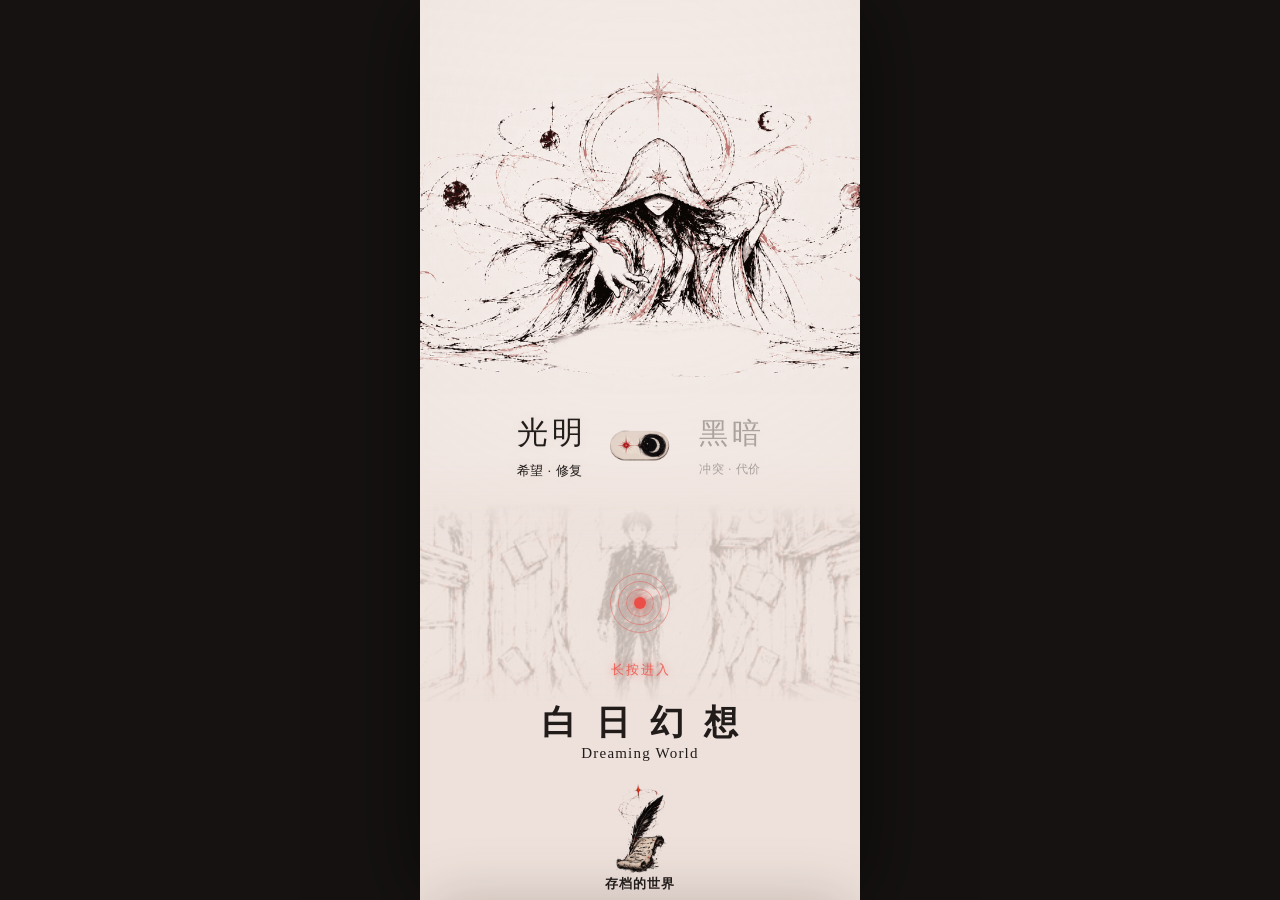
==== commit 51816974: "feat: 自建数据看板 - Worker API + D1 数据库 + Dashboard 网页" ====
--- a/index.html
+++ b/index.html
@@ -7,13 +7,7 @@
   <meta name="description" content="从一个尚未说清的问题出发，与 AI 共同构建只属于你的塔罗世界。">
   <title>白日幻想 · 单人塔罗世界构建</title>
   <link rel="stylesheet" href="styles.css">
-  <script type="text/javascript">
-    (function(c,l,a,r,i,t,y){
-      c[a]=c[a]||function(){(c[a].q=c[a].q||[]).push(arguments)};
-      t=l.createElement(r);t.async=1;t.src="https://www.clarity.ms/tag/"+i;
-      y=l.getElementsByTagName(r)[0];y.parentNode.insertBefore(t,y);
-    })(window,document,"clarity","script","__CLARITY_PROJECT_ID__");
-  </script>
+  <script src="analytics.js" defer></script>
 </head>
 <body>
   <main id="app" class="app-shell" aria-live="polite"></main>
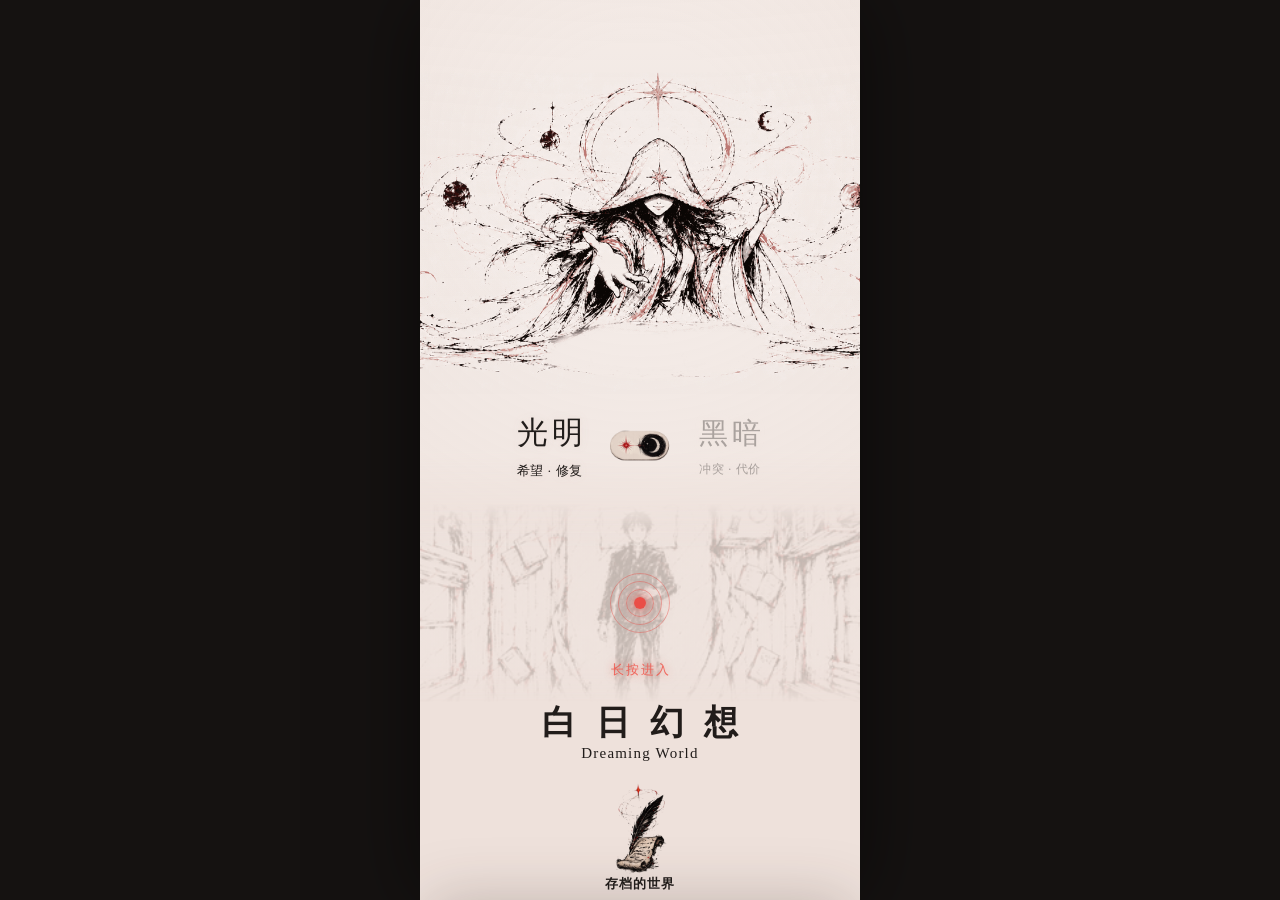
==== commit df9250dc: "fix: analytics.js 加版本号强制刷新缓存" ====
--- a/index.html
+++ b/index.html
@@ -7,7 +7,7 @@
   <meta name="description" content="从一个尚未说清的问题出发，与 AI 共同构建只属于你的塔罗世界。">
   <title>白日幻想 · 单人塔罗世界构建</title>
   <link rel="stylesheet" href="styles.css">
-  <script src="analytics.js" defer></script>
+  <script src="analytics.js?v=2" defer></script>
 </head>
 <body>
   <main id="app" class="app-shell" aria-live="polite"></main>
